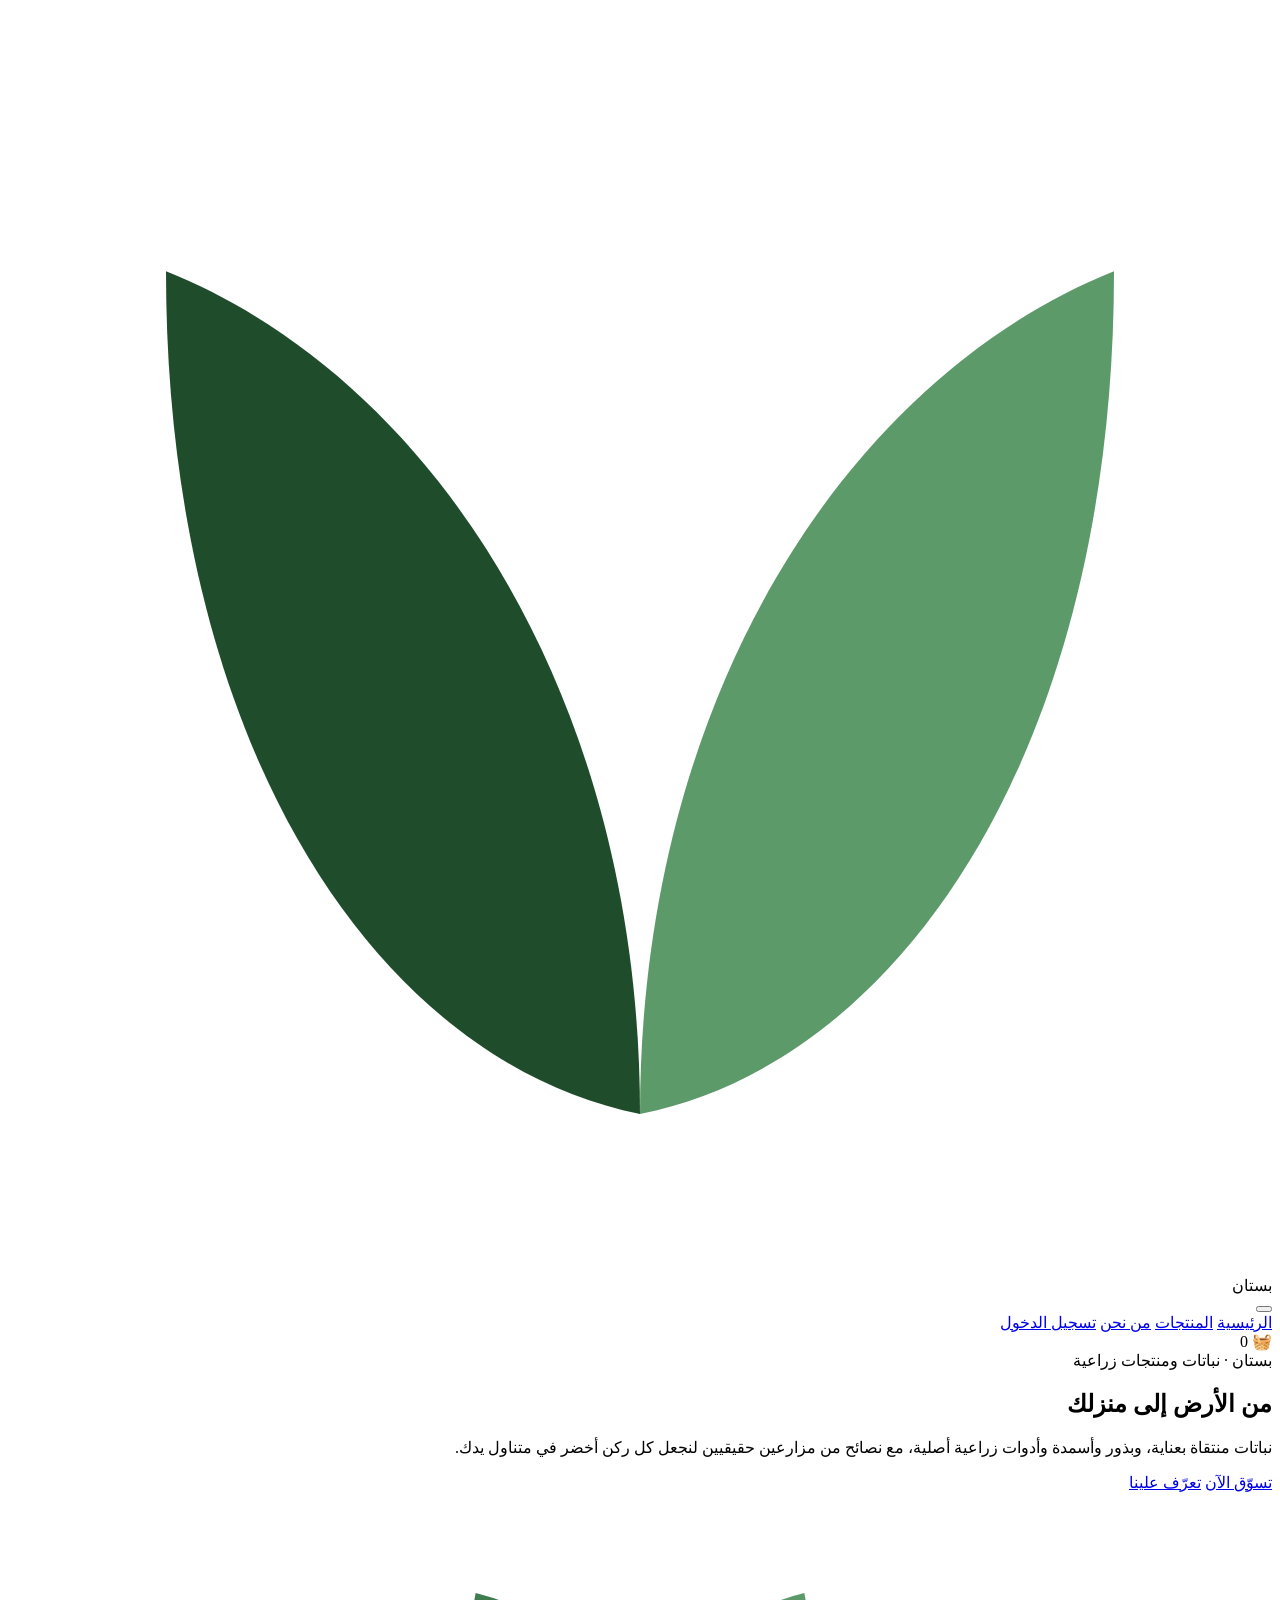
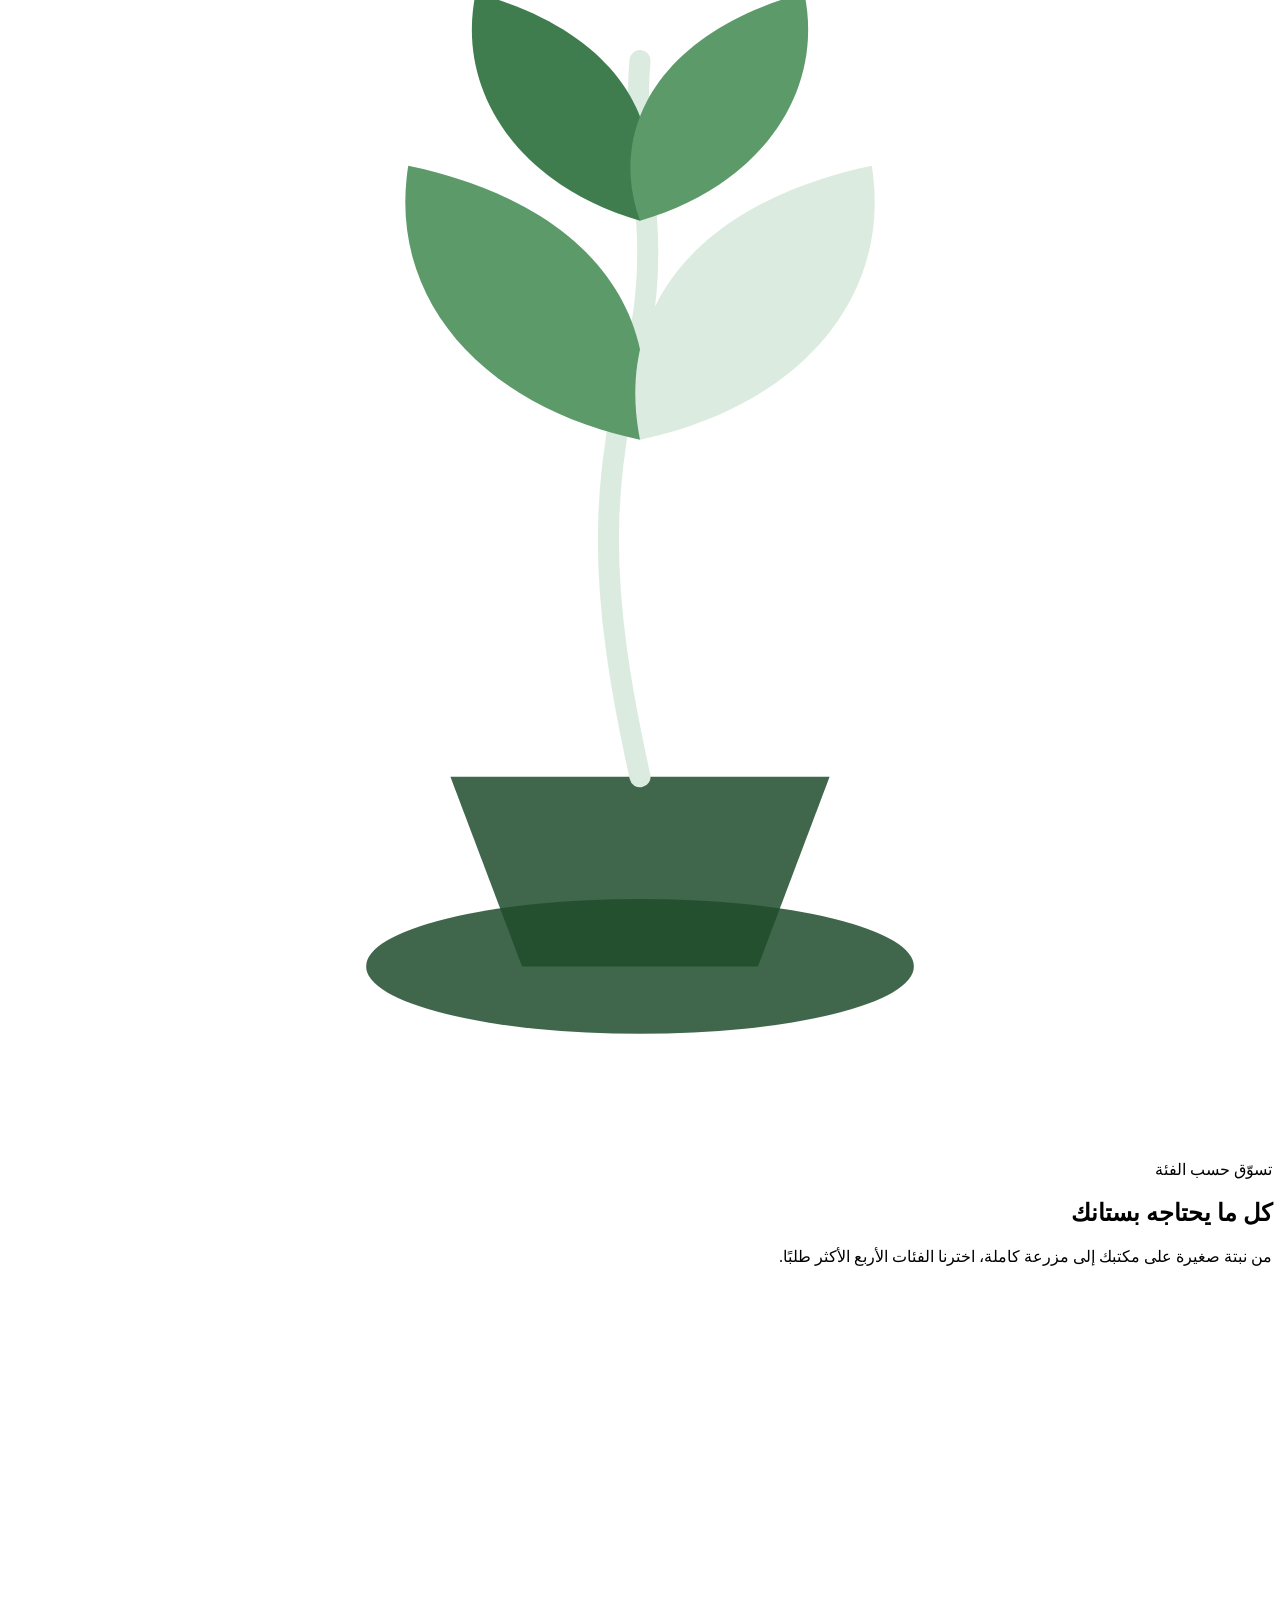
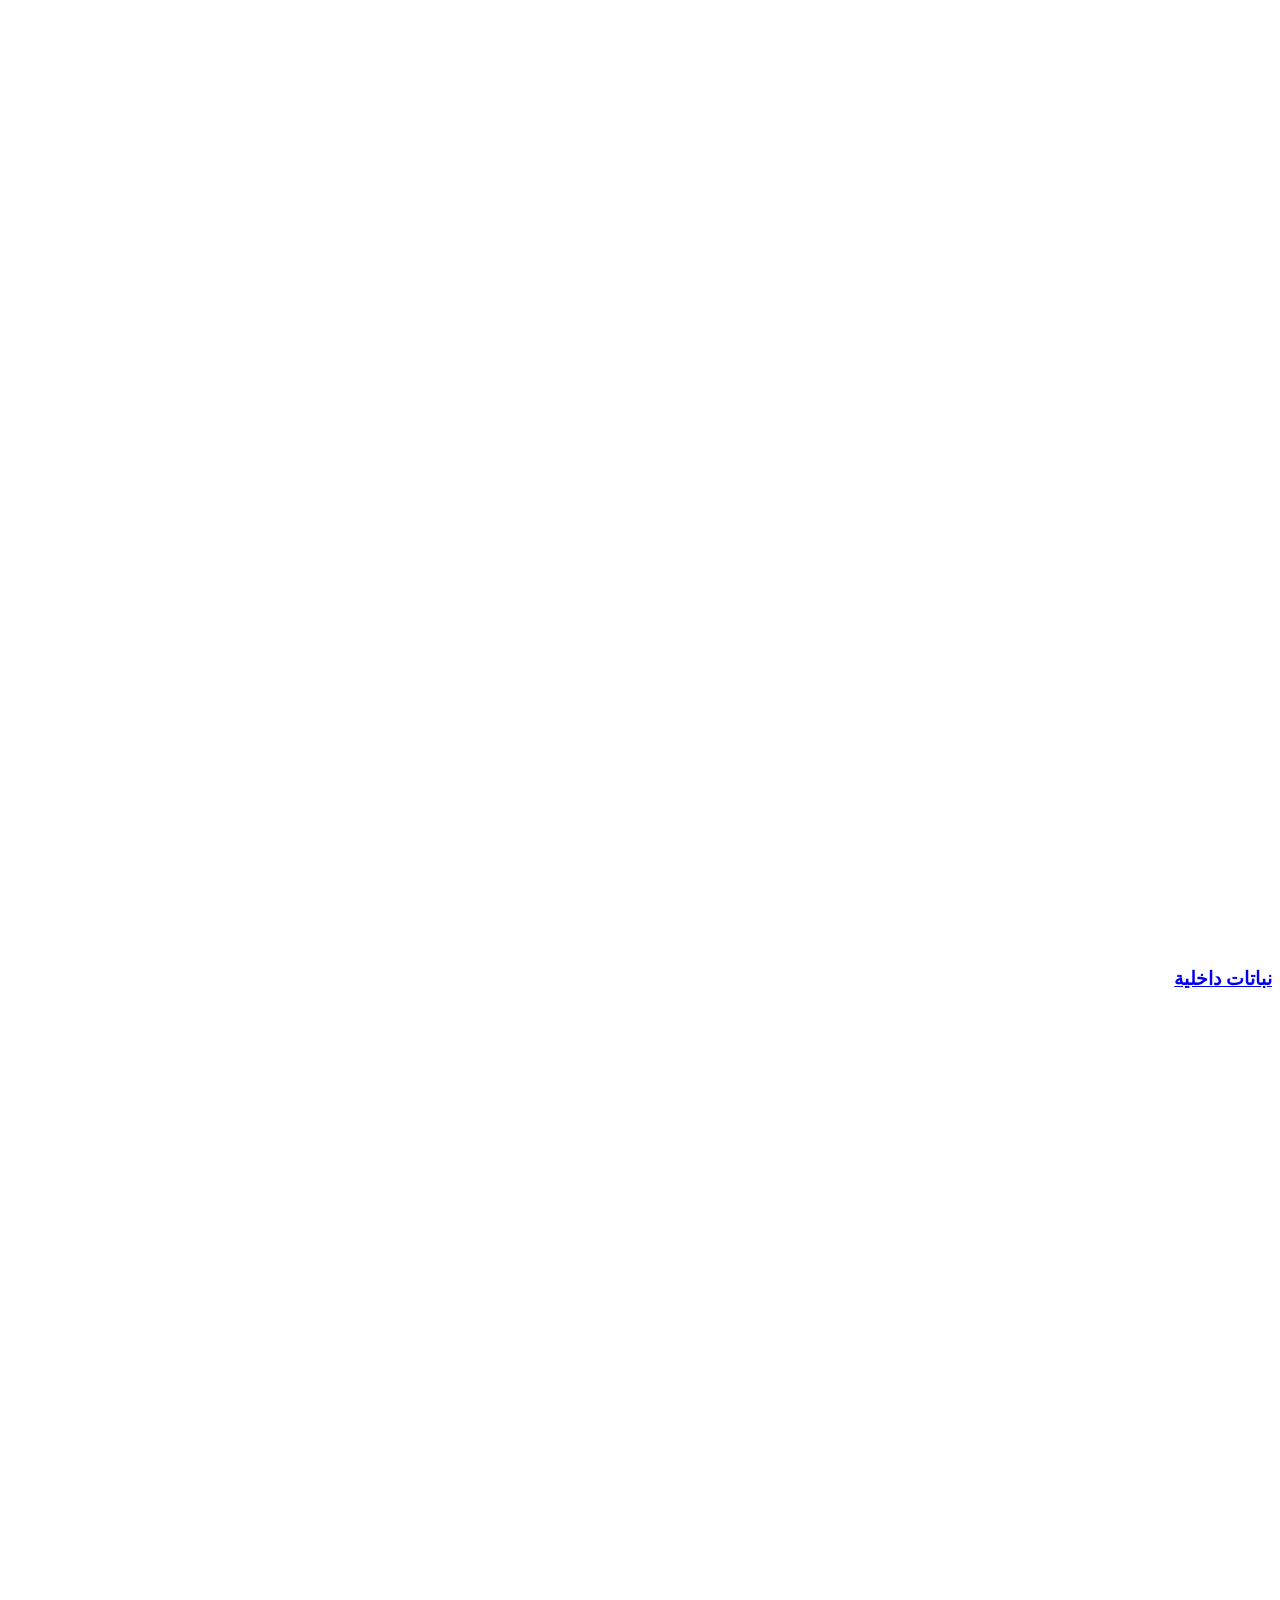
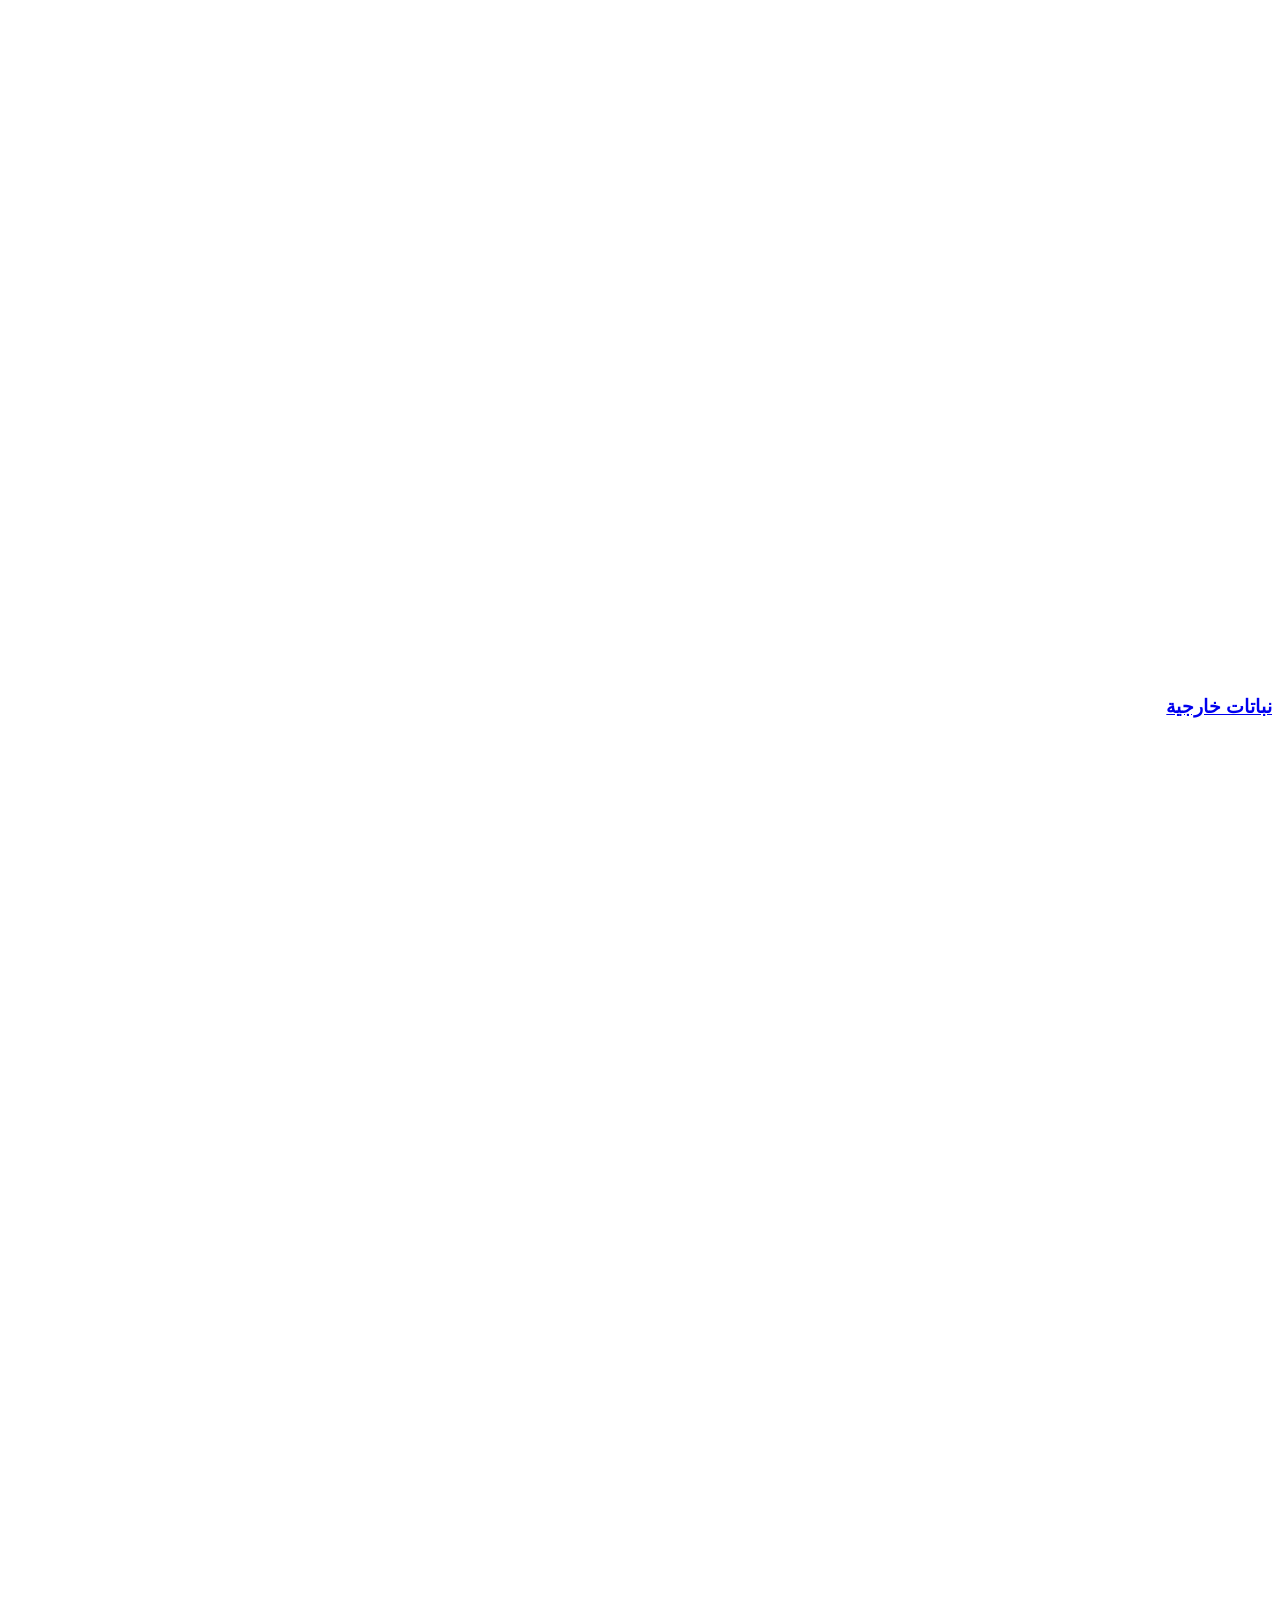
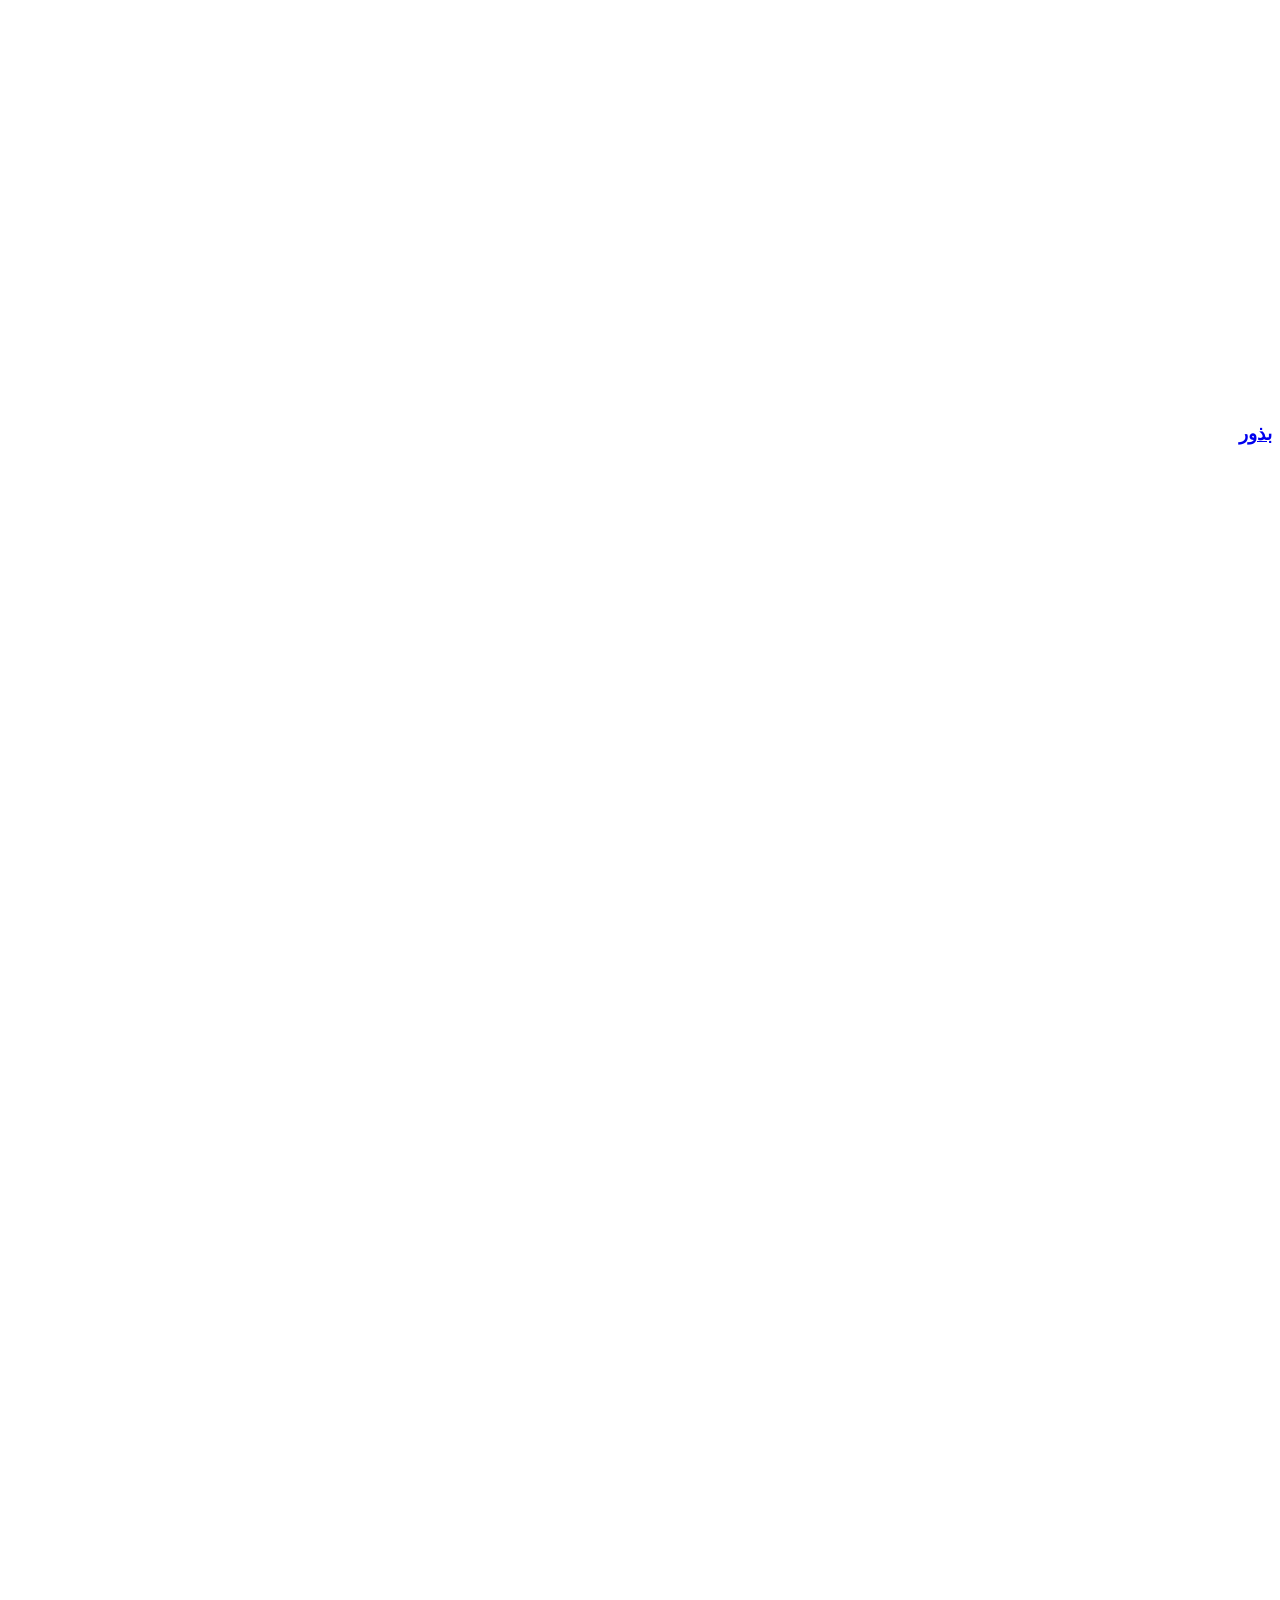
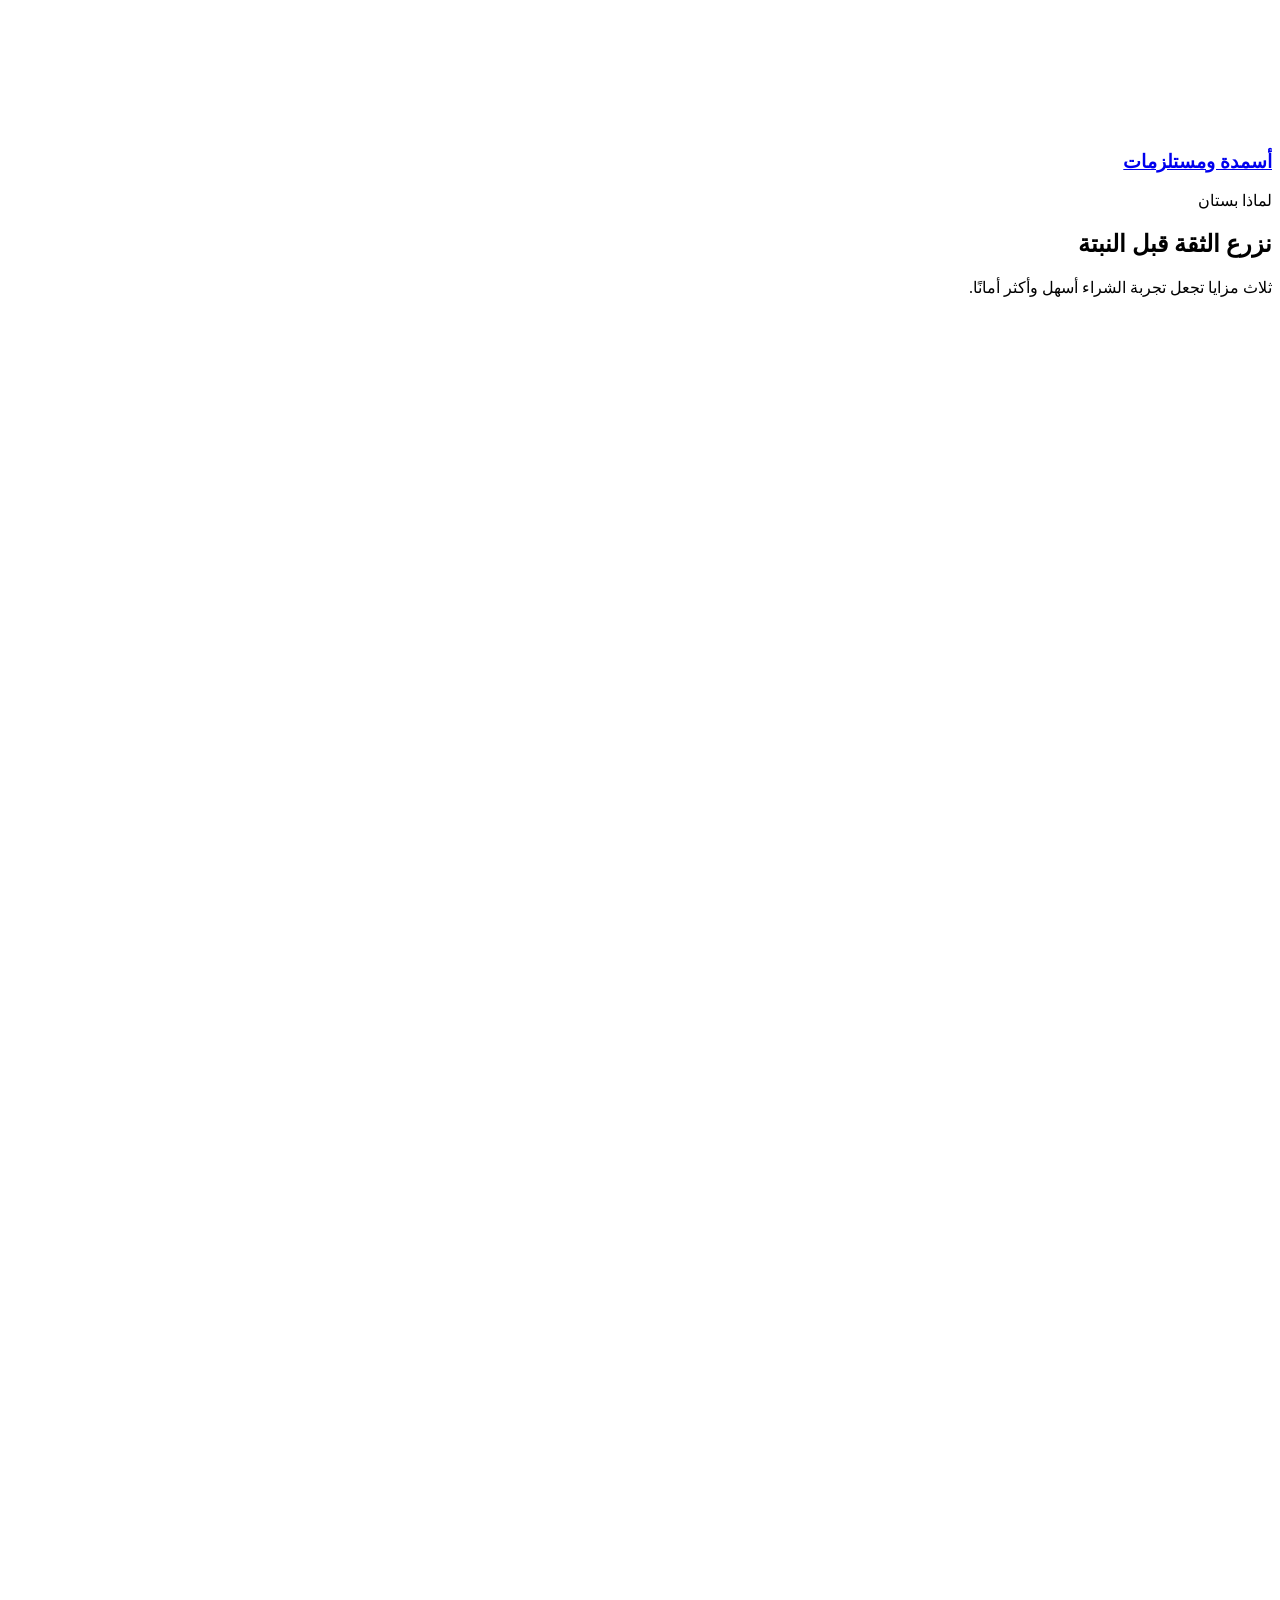
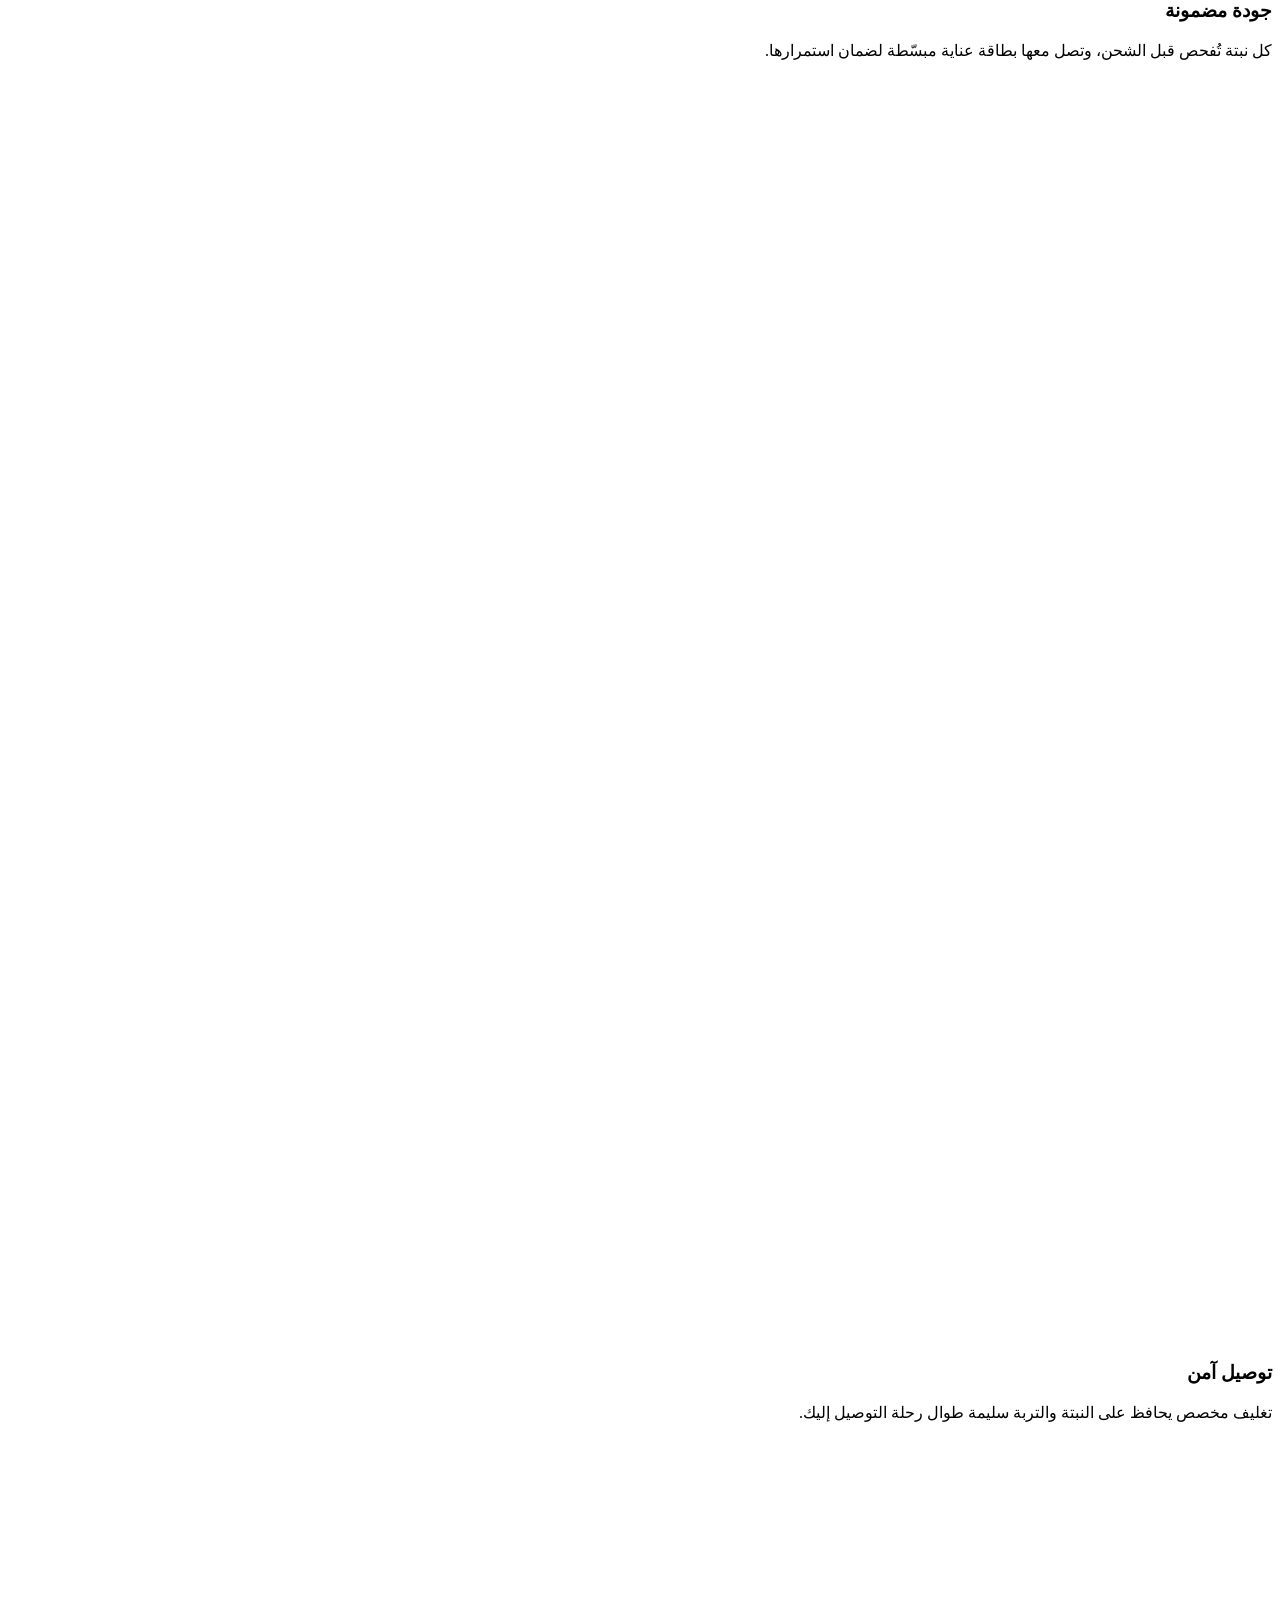
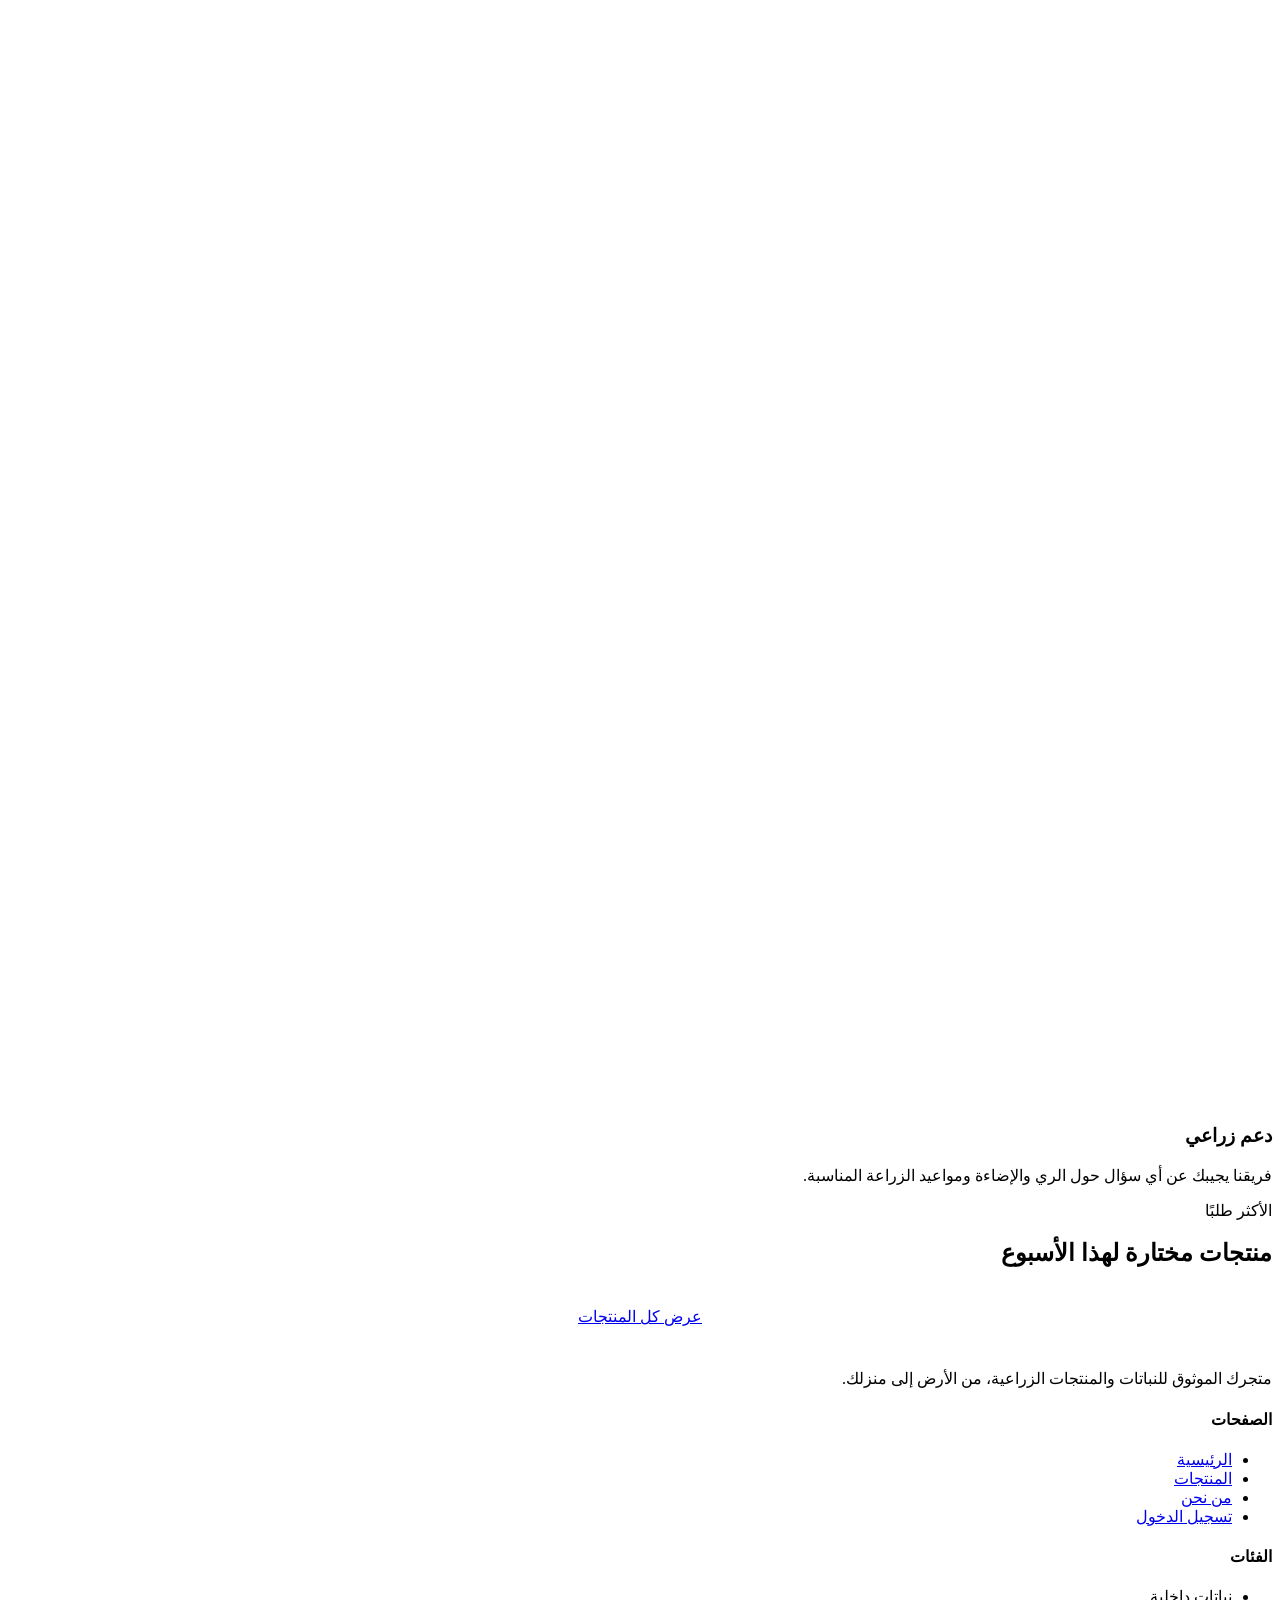
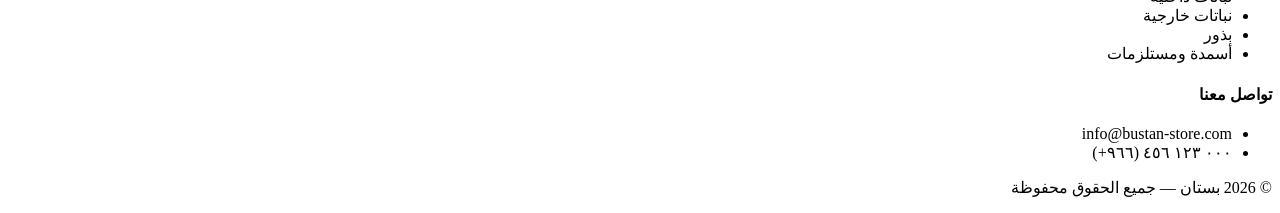
==== index.html @ 0442b60a "Create index.html" ====
<!DOCTYPE html>
<html lang="ar" dir="rtl">
<head>
<meta charset="UTF-8">
<meta name="viewport" content="width=device-width, initial-scale=1.0">
<title>بستان | متجر النباتات والمنتجات الزراعية</title>
<link rel="preconnect" href="https://fonts.googleapis.com">
<link href="https://fonts.googleapis.com/css2?family=Cairo:wght@600;700;800&family=Tajawal:wght@300;400;500;700&display=swap" rel="stylesheet">
<link rel="stylesheet" href="style.css">
</head>
<body>

<!-- ===== الترويسة وشريط التنقل ===== -->
<header class="site-header">
  <div class="nav-wrap">
    <div class="logo">
      <svg viewBox="0 0 24 24" fill="none">
        <path d="M12 21c0-8 4-14 9-16 0 9-4 15-9 16Z" fill="#5C9A6A"/>
        <path d="M12 21c0-8-4-14-9-16 0 9 4 15 9 16Z" fill="#1F4D2C"/>
      </svg>
      بستان
    </div>
    <button class="menu-toggle" id="menu-toggle" aria-label="فتح القائمة">
      <span></span><span></span><span></span>
    </button>
    <nav class="main-nav" id="main-nav">
      <a href="index.html" class="active">الرئيسية</a>
      <a href="products.html">المنتجات</a>
      <a href="about.html">من نحن</a>
      <a href="login.html">تسجيل الدخول</a>
    </nav>
    <div class="nav-actions">
      <div class="cart-pill">🧺 <span id="cart-count">0</span></div>
    </div>
  </div>
</header>

<main>
  <!-- ===== قسم Hero ===== -->
  <section class="hero">
    <div class="container">
      <div class="hero-copy">
        <span class="eyebrow">بستان · نباتات ومنتجات زراعية</span>
        <h1>من الأرض إلى منزلك</h1>
        <p>نباتات منتقاة بعناية، وبذور وأسمدة وأدوات زراعية أصلية، مع نصائح من مزارعين حقيقيين لنجعل كل ركن أخضر في متناول يدك.</p>
        <div class="hero-actions">
          <a href="products.html" class="btn btn-primary">تسوّق الآن</a>
          <a href="about.html" class="btn btn-outline">تعرّف علينا</a>
        </div>
      </div>
      <div class="hero-visual">
        <svg viewBox="0 0 300 300">
          <ellipse cx="150" cy="255" rx="65" ry="16" fill="#1F4D2C" opacity=".85"/>
          <path d="M105 210 L122 255 L178 255 L195 210 Z" fill="#1F4D2C" opacity=".85"/>
          <path d="M150 210 C 140 165, 140 140, 150 105 C 155 80, 148 62, 150 40" fill="none" stroke="#DCEBDF" stroke-width="5" stroke-linecap="round"/>
          <path d="M150 130 C 112 122, 90 96, 95 65 C 138 74, 156 100, 150 130Z" fill="#5C9A6A"/>
          <path d="M150 130 C 188 122, 210 96, 205 65 C 162 74, 144 100, 150 130Z" fill="#DCEBDF"/>
          <path d="M150 78 C 122 70, 106 48, 111 24 C 145 33, 158 56, 150 78Z" fill="#3F7D4E"/>
          <path d="M150 78 C 178 70, 194 48, 189 24 C 155 33, 142 56, 150 78Z" fill="#5C9A6A"/>
        </svg>
      </div>
    </div>
  </section>

  <!-- ===== الفئات ===== -->
  <section class="section">
    <div class="container">
      <div class="section-head">
        <span class="eyebrow">تسوّق حسب الفئة</span>
        <h2>كل ما يحتاجه بستانك</h2>
        <p>من نبتة صغيرة على مكتبك إلى مزرعة كاملة، اخترنا الفئات الأربع الأكثر طلبًا.</p>
      </div>
      <div class="cat-grid">
        <a href="products.html" class="cat-card">
          <svg viewBox="0 0 24 24" fill="none" stroke-width="1.6"><path d="M12 3v18M6 9c0 4 3 6 6 6s6-2 6-6c-3 0-6 1-6 3-0-2-3-3-6-3Z"/></svg>
          <h3>نباتات داخلية</h3>
        </a>
        <a href="products.html" class="cat-card">
          <svg viewBox="0 0 24 24" fill="none" stroke-width="1.6"><path d="M12 22V10M12 10c-4 0-7-3-7-7 4 0 7 3 7 7Zm0 0c4 0 7-3 7-7-4 0-7 3-7 7Z"/></svg>
          <h3>نباتات خارجية</h3>
        </a>
        <a href="products.html" class="cat-card">
          <svg viewBox="0 0 24 24" fill="none" stroke-width="1.6"><circle cx="12" cy="12" r="3"/><path d="M12 2v4M12 18v4M2 12h4M18 12h4M5 5l3 3M16 16l3 3M19 5l-3 3M8 16l-3 3"/></svg>
          <h3>بذور</h3>
        </a>
        <a href="products.html" class="cat-card">
          <svg viewBox="0 0 24 24" fill="none" stroke-width="1.6"><rect x="4" y="8" width="16" height="12" rx="2"/><path d="M8 8V6a4 4 0 0 1 8 0v2"/></svg>
          <h3>أسمدة ومستلزمات</h3>
        </a>
      </div>
    </div>
  </section>

  <!-- ===== أبرز المميزات ===== -->
  <section class="section section-alt">
    <div class="container">
      <div class="section-head">
        <span class="eyebrow">لماذا بستان</span>
        <h2>نزرع الثقة قبل النبتة</h2>
        <p>ثلاث مزايا تجعل تجربة الشراء أسهل وأكثر أمانًا.</p>
      </div>
      <div class="features-grid">
        <div class="feature-card">
          <div class="feature-icon">
            <svg viewBox="0 0 24 24" fill="none" stroke-width="2" stroke-linecap="round"><path d="M20 6 9 17l-5-5"/></svg>
          </div>
          <h3>جودة مضمونة</h3>
          <p>كل نبتة تُفحص قبل الشحن، وتصل معها بطاقة عناية مبسّطة لضمان استمرارها.</p>
        </div>
        <div class="feature-card">
          <div class="feature-icon">
            <svg viewBox="0 0 24 24" fill="none" stroke-width="2" stroke-linecap="round"><path d="M3 12h18M12 3v18"/></svg>
          </div>
          <h3>توصيل آمن</h3>
          <p>تغليف مخصص يحافظ على النبتة والتربة سليمة طوال رحلة التوصيل إليك.</p>
        </div>
        <div class="feature-card">
          <div class="feature-icon">
            <svg viewBox="0 0 24 24" fill="none" stroke-width="2" stroke-linecap="round"><circle cx="12" cy="12" r="9"/><path d="M12 8v4l3 3"/></svg>
          </div>
          <h3>دعم زراعي</h3>
          <p>فريقنا يجيبك عن أي سؤال حول الري والإضاءة ومواعيد الزراعة المناسبة.</p>
        </div>
      </div>
    </div>
  </section>

  <!-- ===== منتجات مختارة ===== -->
  <section class="section">
    <div class="container">
      <div class="section-head">
        <span class="eyebrow">الأكثر طلبًا</span>
        <h2>منتجات مختارة لهذا الأسبوع</h2>
      </div>
      <div class="product-grid" id="home-products"></div>
      <div style="text-align:center; margin-top:40px;">
        <a href="products.html" class="btn btn-primary">عرض كل المنتجات</a>
      </div>
    </div>
  </section>
</main>

<!-- ===== التذييل ===== -->
<footer class="site-footer">
  <div class="container footer-grid">
    <div class="footer-brand">
      <div class="logo" style="color:#fff; font-size:1.4rem;">بستان</div>
      <p>متجرك الموثوق للنباتات والمنتجات الزراعية، من الأرض إلى منزلك.</p>
    </div>
    <div>
      <h4>الصفحات</h4>
      <ul>
        <li><a href="index.html">الرئيسية</a></li>
        <li><a href="products.html">المنتجات</a></li>
        <li><a href="about.html">من نحن</a></li>
        <li><a href="login.html">تسجيل الدخول</a></li>
      </ul>
    </div>
    <div>
      <h4>الفئات</h4>
      <ul>
        <li>نباتات داخلية</li>
        <li>نباتات خارجية</li>
        <li>بذور</li>
        <li>أسمدة ومستلزمات</li>
      </ul>
    </div>
    <div>
      <h4>تواصل معنا</h4>
      <ul>
        <li>info@bustan-store.com</li>
        <li>٠٠٠ ١٢٣ ٤٥٦ (٩٦٦+)</li>
      </ul>
    </div>
  </div>
  <p class="footer-bottom">© 2026 بستان — جميع الحقوق محفوظة</p>
</footer>

<script src="script.js"></script>
<script>
  renderFeaturedProducts("home-products", 4);
</script>
</body>
</html>
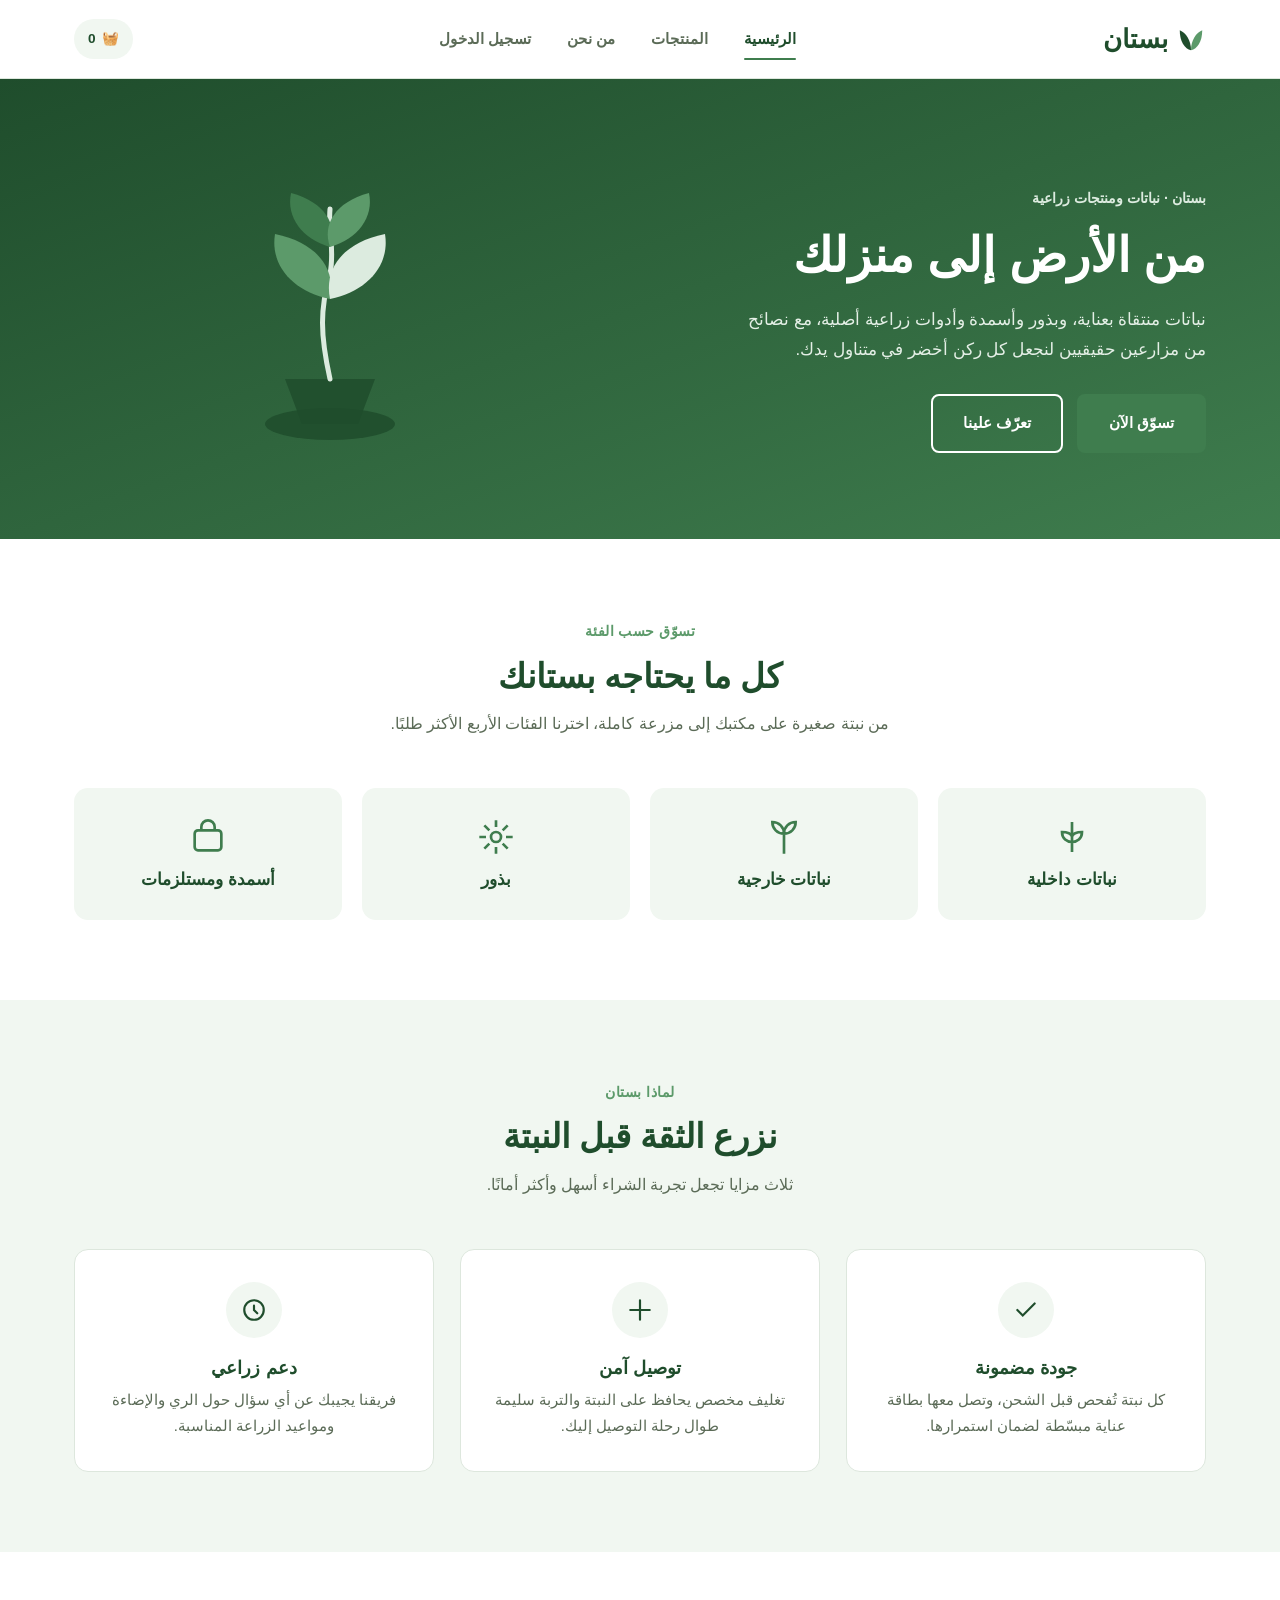
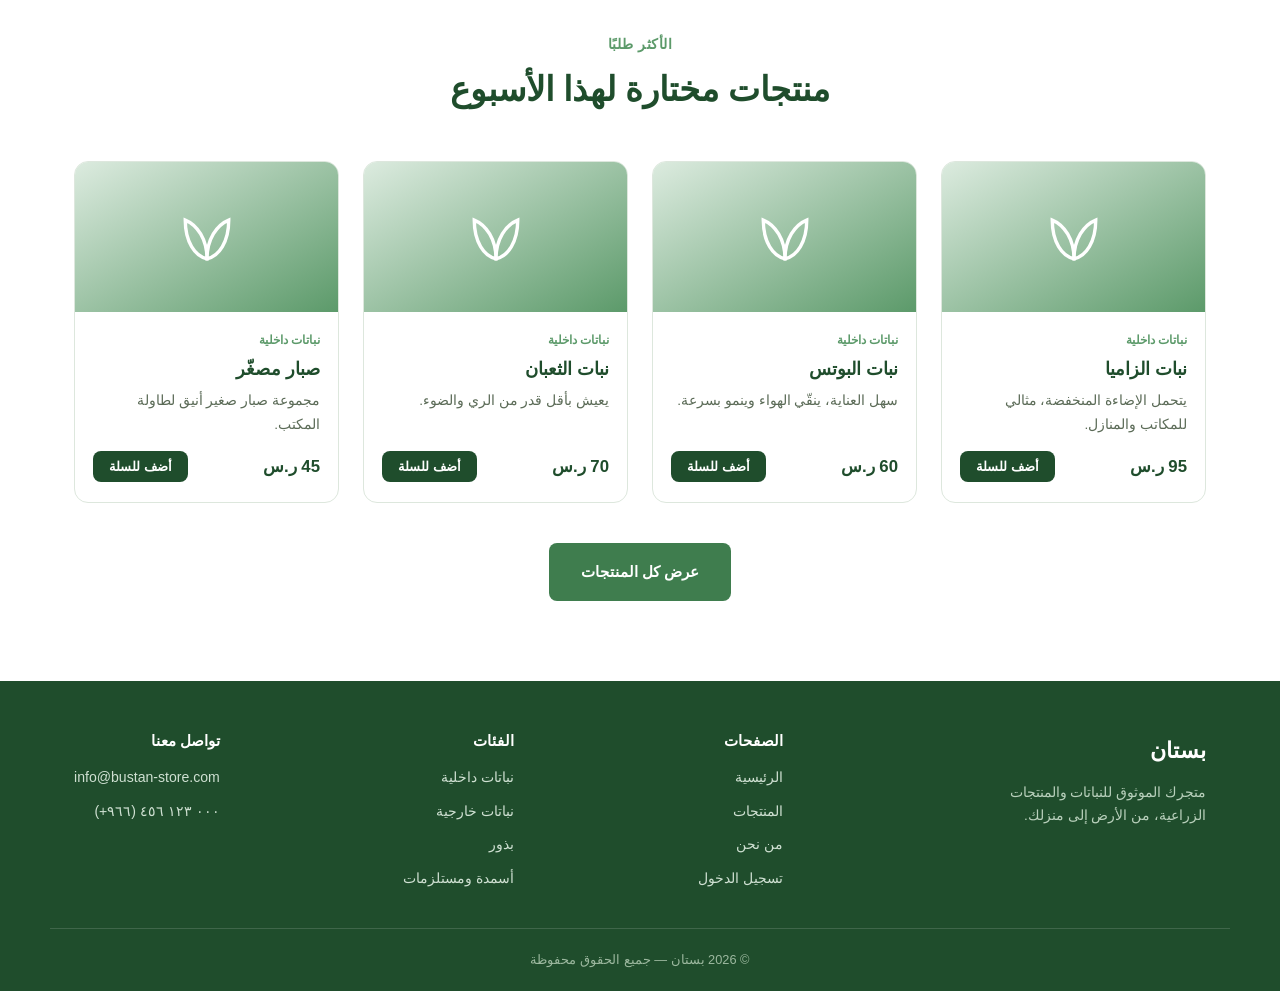
==== commit bae116d5: "Create index.html" ====
--- a/index.html
+++ b/index.html
@@ -176,7 +176,7 @@
   <p class="footer-bottom">© 2026 بستان — جميع الحقوق محفوظة</p>
 </footer>
 
-<script src="script.js"></script>
+<script src="js/script.js"></script>
 <script>
   renderFeaturedProducts("home-products", 4);
 </script>
--- a/style.css
+++ b/style.css
@@ -0,0 +1,585 @@
+/* ===================================================
+   بستان — متجر النباتات والمنتجات الزراعية
+   ملف التنسيقات المشترك بين جميع الصفحات
+=================================================== */
+
+:root{
+  --green-dark:#1F4D2C;
+  --green:#3F7D4E;
+  --green-mid:#5C9A6A;
+  --green-light:#DCEBDF;
+  --green-pale:#F1F7F1;
+  --white:#FFFFFF;
+  --text:#22301F;
+  --text-soft:#5B6B57;
+  --border:#DDE7DD;
+  --radius-sm:8px;
+  --radius-md:14px;
+  --radius-lg:22px;
+  --shadow:0 10px 30px rgba(31,77,44,.10);
+  --font-heading:'Cairo', sans-serif;
+  --font-body:'Tajawal', sans-serif;
+}
+
+*{margin:0; padding:0; box-sizing:border-box;}
+
+html{scroll-behavior:smooth;}
+
+body{
+  font-family:var(--font-body);
+  color:var(--text);
+  background:var(--white);
+  line-height:1.75;
+  min-height:100vh;
+  display:flex;
+  flex-direction:column;
+}
+
+main{flex:1;}
+
+h1,h2,h3,h4{
+  font-family:var(--font-heading);
+  color:var(--green-dark);
+  font-weight:800;
+  line-height:1.3;
+}
+
+a{color:inherit; text-decoration:none;}
+ul{list-style:none;}
+img,svg{display:block; max-width:100%;}
+button{font-family:inherit; cursor:pointer; border:none;}
+input{font-family:inherit;}
+
+.container{
+  max-width:1180px;
+  margin:0 auto;
+  padding:0 24px;
+}
+
+.section{padding:80px 0;}
+.section-alt{background:var(--green-pale);}
+
+.section-head{
+  text-align:center;
+  max-width:640px;
+  margin:0 auto 50px;
+}
+.section-head .eyebrow{
+  font-family:var(--font-heading);
+  color:var(--green-mid);
+  font-weight:700;
+  font-size:.9rem;
+  letter-spacing:.5px;
+  margin-bottom:10px;
+  display:block;
+}
+.section-head h2{font-size:2.1rem; margin-bottom:12px;}
+.section-head p{color:var(--text-soft);}
+
+/* ---------- Buttons ---------- */
+.btn{
+  display:inline-flex;
+  align-items:center;
+  justify-content:center;
+  gap:8px;
+  padding:14px 30px;
+  border-radius:var(--radius-sm);
+  font-family:var(--font-heading);
+  font-weight:700;
+  font-size:.95rem;
+  transition:.25s ease;
+  border:2px solid transparent;
+}
+.btn-primary{background:var(--green); color:#fff;}
+.btn-primary:hover{background:var(--green-dark); transform:translateY(-2px);}
+.btn-outline{border-color:var(--white); color:var(--white);}
+.btn-outline:hover{background:rgba(255,255,255,.12);}
+.btn-block{width:100%;}
+
+/* ---------- Header / Nav ---------- */
+.site-header{
+  position:sticky;
+  top:0;
+  z-index:200;
+  background:var(--white);
+  border-bottom:1px solid var(--border);
+}
+.nav-wrap{
+  display:flex;
+  align-items:center;
+  justify-content:space-between;
+  padding:16px 24px;
+  max-width:1180px;
+  margin:0 auto;
+}
+.logo{
+  display:flex;
+  align-items:center;
+  gap:8px;
+  font-family:var(--font-heading);
+  font-size:1.6rem;
+  font-weight:800;
+  color:var(--green-dark);
+}
+.logo svg{width:30px; height:30px;}
+
+.main-nav{display:flex; align-items:center; gap:4px;}
+.main-nav a{
+  padding:10px 16px;
+  border-radius:var(--radius-sm);
+  font-family:var(--font-heading);
+  font-weight:600;
+  font-size:.94rem;
+  color:var(--text-soft);
+  transition:.2s;
+  position:relative;
+}
+.main-nav a:hover{color:var(--green-dark); background:var(--green-pale);}
+.main-nav a.active{color:var(--green-dark);}
+.main-nav a.active::after{
+  content:'';
+  position:absolute;
+  bottom:2px; right:16px; left:16px;
+  height:2px;
+  background:var(--green);
+  border-radius:2px;
+}
+
+.nav-actions{display:flex; align-items:center; gap:14px;}
+.cart-pill{
+  display:flex; align-items:center; gap:6px;
+  background:var(--green-pale);
+  padding:8px 14px;
+  border-radius:20px;
+  font-family:var(--font-heading);
+  font-weight:700;
+  font-size:.85rem;
+  color:var(--green-dark);
+}
+
+.menu-toggle{
+  display:none;
+  background:none;
+  padding:6px;
+}
+.menu-toggle span{
+  display:block;
+  width:24px; height:2px;
+  background:var(--green-dark);
+  margin:5px 0;
+  border-radius:2px;
+}
+
+@media(max-width:860px){
+  .main-nav{
+    position:fixed;
+    inset:70px 0 auto 0;
+    background:var(--white);
+    flex-direction:column;
+    align-items:stretch;
+    padding:10px 20px 20px;
+    gap:2px;
+    border-bottom:1px solid var(--border);
+    box-shadow:var(--shadow);
+    transform:translateY(-130%);
+    transition:transform .3s ease;
+  }
+  .main-nav.open{transform:translateY(0);}
+  .main-nav a{text-align:center; padding:14px;}
+  .menu-toggle{display:block;}
+}
+
+/* ---------- Hero ---------- */
+.hero{
+  background:linear-gradient(160deg, var(--green-dark) 0%, var(--green) 100%);
+  color:#fff;
+  padding:90px 0 70px;
+  overflow:hidden;
+}
+.hero .container{
+  display:flex;
+  align-items:center;
+  gap:50px;
+  flex-wrap:wrap;
+}
+.hero-copy{flex:1 1 380px;}
+.hero-copy .eyebrow{
+  font-family:var(--font-heading);
+  font-weight:700;
+  color:var(--green-light);
+  font-size:.9rem;
+  display:block;
+  margin-bottom:14px;
+}
+.hero-copy h1{
+  color:#fff;
+  font-size:3rem;
+  margin-bottom:18px;
+}
+.hero-copy p{
+  color:#E4EFE6;
+  max-width:480px;
+  margin-bottom:30px;
+  font-size:1.05rem;
+}
+.hero-actions{display:flex; gap:14px; flex-wrap:wrap;}
+
+.hero-visual{flex:1 1 320px; display:flex; justify-content:center;}
+.hero-visual svg{width:300px; height:300px;}
+
+/* ---------- Features ---------- */
+.features-grid{
+  display:grid;
+  grid-template-columns:repeat(3,1fr);
+  gap:26px;
+}
+@media(max-width:820px){.features-grid{grid-template-columns:1fr;}}
+
+.feature-card{
+  background:var(--white);
+  border:1px solid var(--border);
+  border-radius:var(--radius-md);
+  padding:32px 26px;
+  text-align:center;
+  transition:.25s;
+}
+.feature-card:hover{
+  transform:translateY(-6px);
+  box-shadow:var(--shadow);
+  border-color:var(--green-mid);
+}
+.feature-icon{
+  width:56px; height:56px;
+  margin:0 auto 18px;
+  background:var(--green-pale);
+  border-radius:50%;
+  display:flex; align-items:center; justify-content:center;
+}
+.feature-icon svg{width:26px; height:26px; stroke:var(--green-dark);}
+.feature-card h3{font-size:1.15rem; margin-bottom:8px;}
+.feature-card p{color:var(--text-soft); font-size:.92rem;}
+
+/* ---------- Category strip (home) ---------- */
+.cat-grid{
+  display:grid;
+  grid-template-columns:repeat(4,1fr);
+  gap:20px;
+}
+@media(max-width:900px){.cat-grid{grid-template-columns:repeat(2,1fr);}}
+
+.cat-card{
+  background:var(--green-pale);
+  border-radius:var(--radius-md);
+  padding:28px 20px;
+  text-align:center;
+  transition:.25s;
+  border:1px solid transparent;
+}
+.cat-card:hover{
+  background:var(--white);
+  border-color:var(--green-mid);
+  box-shadow:var(--shadow);
+  transform:translateY(-4px);
+}
+.cat-card svg{width:40px; height:40px; margin:0 auto 12px; stroke:var(--green);}
+.cat-card h3{font-size:1.05rem;}
+
+/* ---------- Products ---------- */
+.filter-row{
+  display:flex;
+  gap:10px;
+  flex-wrap:wrap;
+  justify-content:center;
+  margin-bottom:44px;
+}
+.filter-btn{
+  padding:10px 22px;
+  border-radius:24px;
+  border:1.5px solid var(--border);
+  background:var(--white);
+  font-family:var(--font-heading);
+  font-weight:600;
+  font-size:.88rem;
+  color:var(--text-soft);
+  transition:.2s;
+}
+.filter-btn:hover{border-color:var(--green-mid);}
+.filter-btn.active{background:var(--green); border-color:var(--green); color:#fff;}
+
+.product-grid{
+  display:grid;
+  grid-template-columns:repeat(4,1fr);
+  gap:24px;
+}
+@media(max-width:1000px){.product-grid{grid-template-columns:repeat(2,1fr);}}
+@media(max-width:560px){.product-grid{grid-template-columns:1fr;}}
+
+.product-card{
+  background:var(--white);
+  border:1px solid var(--border);
+  border-radius:var(--radius-md);
+  overflow:hidden;
+  display:flex;
+  flex-direction:column;
+  transition:.25s;
+}
+.product-card:hover{
+  box-shadow:var(--shadow);
+  transform:translateY(-5px);
+  border-color:var(--green-mid);
+}
+.product-media{
+  height:150px;
+  display:flex;
+  align-items:center;
+  justify-content:center;
+  background:linear-gradient(150deg, var(--green-light) 0%, var(--green-mid) 100%);
+}
+.product-media svg{width:58px; height:58px; stroke:#fff;}
+
+.product-body{
+  padding:18px 18px 20px;
+  display:flex;
+  flex-direction:column;
+  gap:8px;
+  flex:1;
+}
+.product-tag{
+  font-family:var(--font-heading);
+  font-size:.72rem;
+  font-weight:700;
+  color:var(--green-mid);
+}
+.product-body h3{font-size:1.1rem;}
+.product-desc{font-size:.85rem; color:var(--text-soft); flex:1;}
+
+.product-foot{
+  display:flex;
+  align-items:center;
+  justify-content:space-between;
+  margin-top:6px;
+}
+.price{
+  font-family:var(--font-heading);
+  font-weight:800;
+  color:var(--green-dark);
+  font-size:1.05rem;
+}
+.add-btn{
+  background:var(--green-dark);
+  color:#fff;
+  padding:8px 16px;
+  border-radius:var(--radius-sm);
+  font-family:var(--font-heading);
+  font-weight:700;
+  font-size:.8rem;
+  transition:.2s;
+}
+.add-btn:hover{background:var(--green);}
+.add-btn.added{background:var(--green-mid);}
+
+/* ---------- About page ---------- */
+.page-hero{
+  background:linear-gradient(160deg, var(--green-dark) 0%, var(--green) 100%);
+  color:#fff;
+  padding:70px 0;
+  text-align:center;
+}
+.page-hero .eyebrow{color:var(--green-light); font-family:var(--font-heading); font-weight:700;}
+.page-hero h1{color:#fff; font-size:2.5rem; margin:12px 0 14px;}
+.page-hero p{color:#E4EFE6; max-width:600px; margin:0 auto;}
+
+.split{
+  display:flex;
+  align-items:center;
+  gap:50px;
+  flex-wrap:wrap;
+}
+.split-text{flex:1 1 420px;}
+.split-text h2{font-size:1.9rem; margin-bottom:16px;}
+.split-text p{color:var(--text-soft); margin-bottom:14px;}
+.split-visual{flex:1 1 300px; display:flex; justify-content:center;}
+.split-visual svg{width:260px; height:260px;}
+
+.value-grid{
+  display:grid;
+  grid-template-columns:repeat(3,1fr);
+  gap:24px;
+}
+@media(max-width:820px){.value-grid{grid-template-columns:1fr;}}
+.value-card{
+  background:var(--white);
+  border:1px solid var(--border);
+  border-radius:var(--radius-md);
+  padding:30px 24px;
+  text-align:center;
+}
+.value-card .value-icon{
+  width:48px; height:48px;
+  margin:0 auto 16px;
+  background:var(--green-pale);
+  border-radius:50%;
+  display:flex; align-items:center; justify-content:center;
+}
+.value-card .value-icon svg{width:22px; height:22px; stroke:var(--green-dark);}
+.value-card h3{font-size:1.1rem; margin-bottom:8px;}
+.value-card p{color:var(--text-soft); font-size:.9rem;}
+
+.stats-row{
+  display:flex;
+  justify-content:center;
+  gap:60px;
+  flex-wrap:wrap;
+  text-align:center;
+}
+.stat h3{
+  font-size:2.2rem;
+  color:var(--green-dark);
+  font-family:var(--font-heading);
+}
+.stat p{color:var(--text-soft); font-size:.9rem;}
+
+/* ---------- Login page ---------- */
+.login-wrap{
+  min-height:65vh;
+  display:flex;
+  align-items:center;
+  justify-content:center;
+  padding:70px 20px;
+  background:var(--green-pale);
+}
+.login-card{
+  background:var(--white);
+  border:1px solid var(--border);
+  border-radius:var(--radius-lg);
+  padding:44px 40px;
+  max-width:420px;
+  width:100%;
+  box-shadow:var(--shadow);
+}
+.login-card .badge{
+  width:46px; height:46px;
+  margin-bottom:18px;
+}
+.login-card h1{font-size:1.9rem; margin-bottom:6px;}
+.login-card > p{color:var(--text-soft); font-size:.92rem; margin-bottom:30px;}
+
+.field{margin-bottom:18px;}
+.field label{
+  display:block;
+  font-family:var(--font-heading);
+  font-weight:600;
+  font-size:.85rem;
+  margin-bottom:7px;
+  color:var(--green-dark);
+}
+.field input{
+  width:100%;
+  padding:13px 14px;
+  border-radius:var(--radius-sm);
+  border:1.5px solid var(--border);
+  font-size:.95rem;
+  color:var(--text);
+  background:var(--white);
+  transition:.2s;
+}
+.field input:focus{
+  outline:none;
+  border-color:var(--green-mid);
+  box-shadow:0 0 0 3px rgba(63,125,78,.18);
+}
+.field-error{
+  color:#B3441E;
+  font-size:.8rem;
+  margin-top:6px;
+  display:none;
+}
+.field.invalid input{border-color:#B3441E;}
+.field.invalid .field-error{display:block;}
+
+.row-between{
+  display:flex;
+  align-items:center;
+  justify-content:space-between;
+  margin-bottom:24px;
+  font-size:.85rem;
+}
+.checkbox-row{display:flex; align-items:center; gap:7px; color:var(--text-soft);}
+.link-green{color:var(--green-dark); font-weight:600;}
+.link-green:hover{color:var(--green);}
+
+.divider-text{
+  display:flex; align-items:center; gap:12px;
+  margin:24px 0;
+  color:var(--text-soft);
+  font-size:.82rem;
+}
+.divider-text::before,.divider-text::after{
+  content:''; flex:1; height:1px; background:var(--border);
+}
+.signup-note{text-align:center; font-size:.9rem; color:var(--text-soft);}
+
+.form-success{
+  display:none;
+  align-items:center;
+  gap:10px;
+  background:var(--green-pale);
+  color:var(--green-dark);
+  padding:14px 16px;
+  border-radius:var(--radius-sm);
+  font-weight:700;
+  font-size:.9rem;
+  margin-bottom:18px;
+}
+.form-success.show{display:flex;}
+
+/* ---------- Toast ---------- */
+.toast{
+  position:fixed;
+  bottom:26px;
+  left:50%;
+  transform:translateX(-50%) translateY(30px);
+  opacity:0;
+  background:var(--green-dark);
+  color:#fff;
+  padding:14px 26px;
+  border-radius:var(--radius-sm);
+  font-family:var(--font-heading);
+  font-weight:600;
+  box-shadow:0 12px 26px rgba(0,0,0,.18);
+  transition:.35s ease;
+  z-index:400;
+  pointer-events:none;
+}
+.toast.show{opacity:1; transform:translateX(-50%) translateY(0);}
+
+/* ---------- Footer ---------- */
+.site-footer{
+  background:var(--green-dark);
+  color:#CFE0D2;
+  padding:50px 0 20px;
+  margin-top:auto;
+}
+.footer-grid{
+  display:flex;
+  justify-content:space-between;
+  flex-wrap:wrap;
+  gap:30px;
+  padding-bottom:28px;
+  border-bottom:1px solid rgba(255,255,255,.14);
+}
+.footer-grid h4{
+  font-family:var(--font-heading);
+  color:#fff;
+  font-size:.95rem;
+  margin-bottom:14px;
+}
+.footer-grid ul li{margin-bottom:9px; font-size:.88rem;}
+.footer-grid ul li a:hover{color:#fff;}
+.footer-brand p{max-width:240px; font-size:.85rem; margin-top:10px; color:#B9D0BC;}
+.footer-bottom{
+  text-align:center;
+  padding-top:20px;
+  font-size:.8rem;
+  color:#9CB89F;
+}
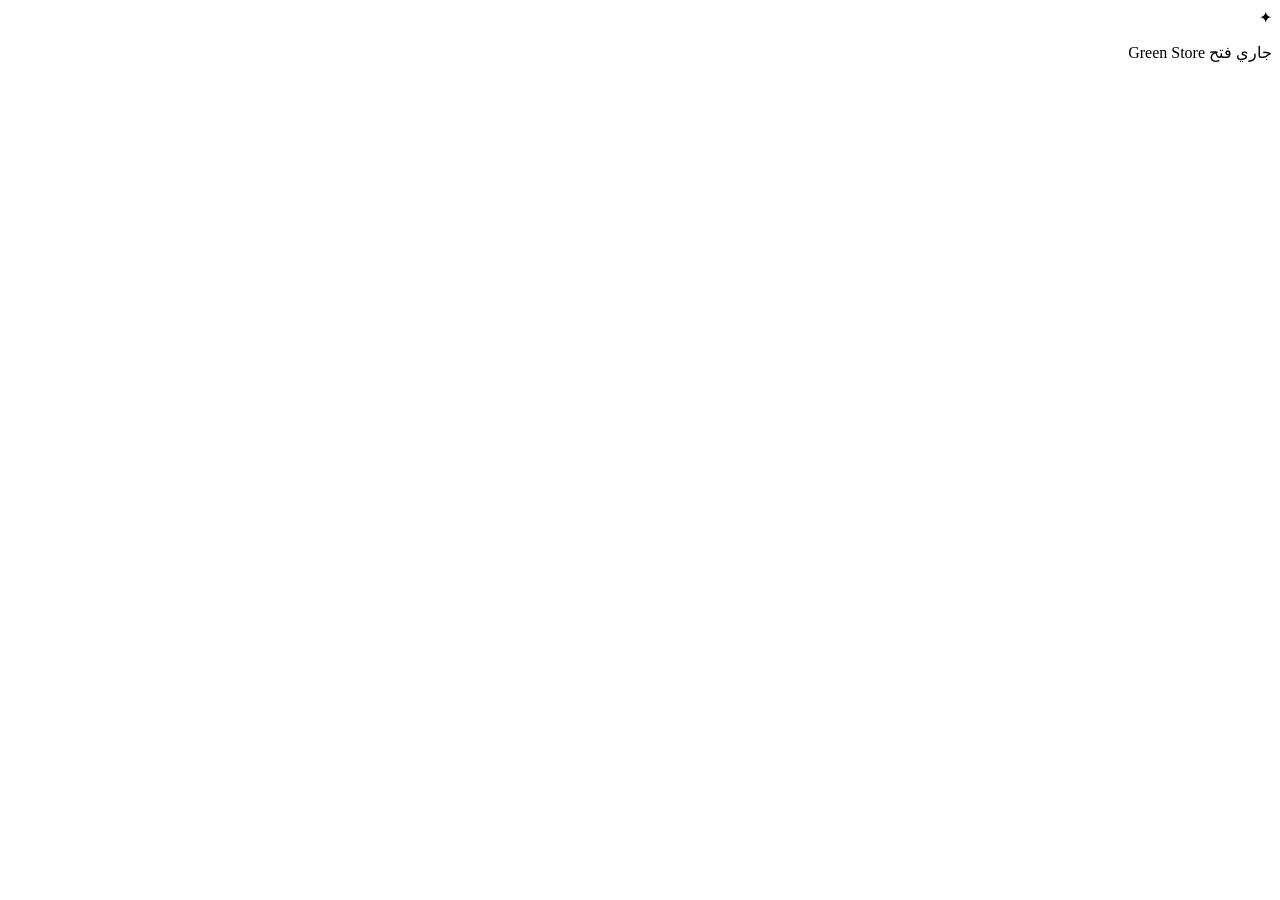
==== commit f89d91bd: "Add files via upload" ====
--- a/index.html
+++ b/index.html
@@ -1,184 +1 @@
-<!DOCTYPE html>
-<html lang="ar" dir="rtl">
-<head>
-<meta charset="UTF-8">
-<meta name="viewport" content="width=device-width, initial-scale=1.0">
-<title>بستان | متجر النباتات والمنتجات الزراعية</title>
-<link rel="preconnect" href="https://fonts.googleapis.com">
-<link href="https://fonts.googleapis.com/css2?family=Cairo:wght@600;700;800&family=Tajawal:wght@300;400;500;700&display=swap" rel="stylesheet">
-<link rel="stylesheet" href="style.css">
-</head>
-<body>
-
-<!-- ===== الترويسة وشريط التنقل ===== -->
-<header class="site-header">
-  <div class="nav-wrap">
-    <div class="logo">
-      <svg viewBox="0 0 24 24" fill="none">
-        <path d="M12 21c0-8 4-14 9-16 0 9-4 15-9 16Z" fill="#5C9A6A"/>
-        <path d="M12 21c0-8-4-14-9-16 0 9 4 15 9 16Z" fill="#1F4D2C"/>
-      </svg>
-      بستان
-    </div>
-    <button class="menu-toggle" id="menu-toggle" aria-label="فتح القائمة">
-      <span></span><span></span><span></span>
-    </button>
-    <nav class="main-nav" id="main-nav">
-      <a href="index.html" class="active">الرئيسية</a>
-      <a href="products.html">المنتجات</a>
-      <a href="about.html">من نحن</a>
-      <a href="login.html">تسجيل الدخول</a>
-    </nav>
-    <div class="nav-actions">
-      <div class="cart-pill">🧺 <span id="cart-count">0</span></div>
-    </div>
-  </div>
-</header>
-
-<main>
-  <!-- ===== قسم Hero ===== -->
-  <section class="hero">
-    <div class="container">
-      <div class="hero-copy">
-        <span class="eyebrow">بستان · نباتات ومنتجات زراعية</span>
-        <h1>من الأرض إلى منزلك</h1>
-        <p>نباتات منتقاة بعناية، وبذور وأسمدة وأدوات زراعية أصلية، مع نصائح من مزارعين حقيقيين لنجعل كل ركن أخضر في متناول يدك.</p>
-        <div class="hero-actions">
-          <a href="products.html" class="btn btn-primary">تسوّق الآن</a>
-          <a href="about.html" class="btn btn-outline">تعرّف علينا</a>
-        </div>
-      </div>
-      <div class="hero-visual">
-        <svg viewBox="0 0 300 300">
-          <ellipse cx="150" cy="255" rx="65" ry="16" fill="#1F4D2C" opacity=".85"/>
-          <path d="M105 210 L122 255 L178 255 L195 210 Z" fill="#1F4D2C" opacity=".85"/>
-          <path d="M150 210 C 140 165, 140 140, 150 105 C 155 80, 148 62, 150 40" fill="none" stroke="#DCEBDF" stroke-width="5" stroke-linecap="round"/>
-          <path d="M150 130 C 112 122, 90 96, 95 65 C 138 74, 156 100, 150 130Z" fill="#5C9A6A"/>
-          <path d="M150 130 C 188 122, 210 96, 205 65 C 162 74, 144 100, 150 130Z" fill="#DCEBDF"/>
-          <path d="M150 78 C 122 70, 106 48, 111 24 C 145 33, 158 56, 150 78Z" fill="#3F7D4E"/>
-          <path d="M150 78 C 178 70, 194 48, 189 24 C 155 33, 142 56, 150 78Z" fill="#5C9A6A"/>
-        </svg>
-      </div>
-    </div>
-  </section>
-
-  <!-- ===== الفئات ===== -->
-  <section class="section">
-    <div class="container">
-      <div class="section-head">
-        <span class="eyebrow">تسوّق حسب الفئة</span>
-        <h2>كل ما يحتاجه بستانك</h2>
-        <p>من نبتة صغيرة على مكتبك إلى مزرعة كاملة، اخترنا الفئات الأربع الأكثر طلبًا.</p>
-      </div>
-      <div class="cat-grid">
-        <a href="products.html" class="cat-card">
-          <svg viewBox="0 0 24 24" fill="none" stroke-width="1.6"><path d="M12 3v18M6 9c0 4 3 6 6 6s6-2 6-6c-3 0-6 1-6 3-0-2-3-3-6-3Z"/></svg>
-          <h3>نباتات داخلية</h3>
-        </a>
-        <a href="products.html" class="cat-card">
-          <svg viewBox="0 0 24 24" fill="none" stroke-width="1.6"><path d="M12 22V10M12 10c-4 0-7-3-7-7 4 0 7 3 7 7Zm0 0c4 0 7-3 7-7-4 0-7 3-7 7Z"/></svg>
-          <h3>نباتات خارجية</h3>
-        </a>
-        <a href="products.html" class="cat-card">
-          <svg viewBox="0 0 24 24" fill="none" stroke-width="1.6"><circle cx="12" cy="12" r="3"/><path d="M12 2v4M12 18v4M2 12h4M18 12h4M5 5l3 3M16 16l3 3M19 5l-3 3M8 16l-3 3"/></svg>
-          <h3>بذور</h3>
-        </a>
-        <a href="products.html" class="cat-card">
-          <svg viewBox="0 0 24 24" fill="none" stroke-width="1.6"><rect x="4" y="8" width="16" height="12" rx="2"/><path d="M8 8V6a4 4 0 0 1 8 0v2"/></svg>
-          <h3>أسمدة ومستلزمات</h3>
-        </a>
-      </div>
-    </div>
-  </section>
-
-  <!-- ===== أبرز المميزات ===== -->
-  <section class="section section-alt">
-    <div class="container">
-      <div class="section-head">
-        <span class="eyebrow">لماذا بستان</span>
-        <h2>نزرع الثقة قبل النبتة</h2>
-        <p>ثلاث مزايا تجعل تجربة الشراء أسهل وأكثر أمانًا.</p>
-      </div>
-      <div class="features-grid">
-        <div class="feature-card">
-          <div class="feature-icon">
-            <svg viewBox="0 0 24 24" fill="none" stroke-width="2" stroke-linecap="round"><path d="M20 6 9 17l-5-5"/></svg>
-          </div>
-          <h3>جودة مضمونة</h3>
-          <p>كل نبتة تُفحص قبل الشحن، وتصل معها بطاقة عناية مبسّطة لضمان استمرارها.</p>
-        </div>
-        <div class="feature-card">
-          <div class="feature-icon">
-            <svg viewBox="0 0 24 24" fill="none" stroke-width="2" stroke-linecap="round"><path d="M3 12h18M12 3v18"/></svg>
-          </div>
-          <h3>توصيل آمن</h3>
-          <p>تغليف مخصص يحافظ على النبتة والتربة سليمة طوال رحلة التوصيل إليك.</p>
-        </div>
-        <div class="feature-card">
-          <div class="feature-icon">
-            <svg viewBox="0 0 24 24" fill="none" stroke-width="2" stroke-linecap="round"><circle cx="12" cy="12" r="9"/><path d="M12 8v4l3 3"/></svg>
-          </div>
-          <h3>دعم زراعي</h3>
-          <p>فريقنا يجيبك عن أي سؤال حول الري والإضاءة ومواعيد الزراعة المناسبة.</p>
-        </div>
-      </div>
-    </div>
-  </section>
-
-  <!-- ===== منتجات مختارة ===== -->
-  <section class="section">
-    <div class="container">
-      <div class="section-head">
-        <span class="eyebrow">الأكثر طلبًا</span>
-        <h2>منتجات مختارة لهذا الأسبوع</h2>
-      </div>
-      <div class="product-grid" id="home-products"></div>
-      <div style="text-align:center; margin-top:40px;">
-        <a href="products.html" class="btn btn-primary">عرض كل المنتجات</a>
-      </div>
-    </div>
-  </section>
-</main>
-
-<!-- ===== التذييل ===== -->
-<footer class="site-footer">
-  <div class="container footer-grid">
-    <div class="footer-brand">
-      <div class="logo" style="color:#fff; font-size:1.4rem;">بستان</div>
-      <p>متجرك الموثوق للنباتات والمنتجات الزراعية، من الأرض إلى منزلك.</p>
-    </div>
-    <div>
-      <h4>الصفحات</h4>
-      <ul>
-        <li><a href="index.html">الرئيسية</a></li>
-        <li><a href="products.html">المنتجات</a></li>
-        <li><a href="about.html">من نحن</a></li>
-        <li><a href="login.html">تسجيل الدخول</a></li>
-      </ul>
-    </div>
-    <div>
-      <h4>الفئات</h4>
-      <ul>
-        <li>نباتات داخلية</li>
-        <li>نباتات خارجية</li>
-        <li>بذور</li>
-        <li>أسمدة ومستلزمات</li>
-      </ul>
-    </div>
-    <div>
-      <h4>تواصل معنا</h4>
-      <ul>
-        <li>info@bustan-store.com</li>
-        <li>٠٠٠ ١٢٣ ٤٥٦ (٩٦٦+)</li>
-      </ul>
-    </div>
-  </div>
-  <p class="footer-bottom">© 2026 بستان — جميع الحقوق محفوظة</p>
-</footer>
-
-<script src="js/script.js"></script>
-<script>
-  renderFeaturedProducts("home-products", 4);
-</script>
-</body>
-</html>
+<!doctype html><html lang="ar" dir="rtl"><head><meta charset="utf-8"><meta name="viewport" content="width=device-width,initial-scale=1"><title>Green Store</title><link rel="stylesheet" href="css/style.css"></head><body data-page="root"><main class="loading-screen"><span class="brand-mark">✦</span><p data-ar="جاري فتح Green Store" data-en="Opening Green Store">جاري فتح Green Store</p></main><script src="js/script.js"></script></body></html>
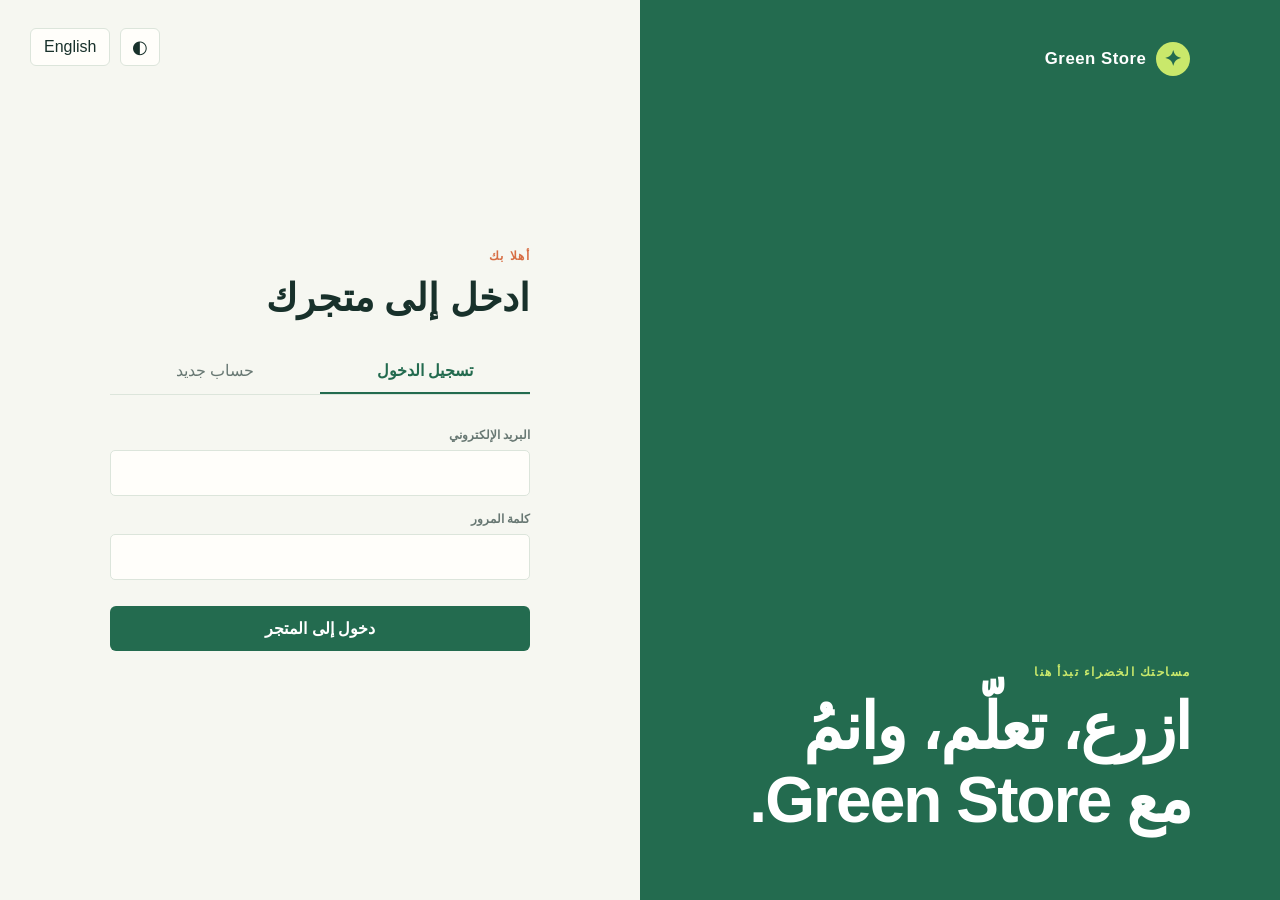
==== commit 78508965: "Add files via upload" ====
--- a/index.html
+++ b/index.html
@@ -1 +1 @@
-<!doctype html><html lang="ar" dir="rtl"><head><meta charset="utf-8"><meta name="viewport" content="width=device-width,initial-scale=1"><title>Green Store</title><link rel="stylesheet" href="css/style.css"></head><body data-page="root"><main class="loading-screen"><span class="brand-mark">✦</span><p data-ar="جاري فتح Green Store" data-en="Opening Green Store">جاري فتح Green Store</p></main><script src="js/script.js"></script></body></html>+<!doctype html><html lang="ar" dir="rtl"><head><meta charset="utf-8"><meta name="viewport" content="width=device-width,initial-scale=1"><title>Green Store | Dashboard</title><link rel="stylesheet" href="../css/style.css"></head><body data-page="dashboard"><header class="site-header"><nav class="nav-shell"><a class="brand" href="index.html"><span class="brand-mark">✦</span><span>Green Store</span></a><div class="nav-actions"><a class="nav-link" href="marketplace.html" data-ar="السوق" data-en="Marketplace">السوق</a><span class="user-chip" id="userChip"></span><button class="icon-button" id="themeToggle" type="button">◐</button><button class="language-button" id="languageToggle" type="button">English</button><button class="logout-button" id="logoutButton" data-ar="خروج" data-en="Logout">خروج</button></div></nav></header><main><div class="section-shell notice" id="pageMessage" hidden></div><section class="dashboard-hero section-shell"><div><p class="eyebrow" data-ar="لوحة التحكم" data-en="Dashboard">لوحة التحكم</p><h1 data-ar="مساحتك الخضراء، بإدارتك." data-en="Your green space, managed your way.">مساحتك الخضراء، بإدارتك.</h1><p class="hero-text" data-ar="تابع منتجاتك وشاركها مع مجتمع محبي النباتات." data-en="Manage your products and share them with the plant community.">تابع منتجاتك وشاركها مع مجتمع محبي النباتات.</p><a class="primary-button" href="marketplace.html" data-ar="تصفح السوق" data-en="Browse marketplace">تصفح السوق</a></div><div class="dashboard-stat"><strong id="productCount">0</strong><span data-ar="منتجاتك المرفوعة" data-en="Your uploaded products">منتجاتك المرفوعة</span></div></section><section class="section-shell content-section" id="ownerArea"><div class="section-heading"><div><p class="eyebrow" data-ar="ملكية المالك" data-en="Owner inventory">ملكية المالك</p><h2 data-ar="منتجاتي المرفوعة" data-en="My uploaded products">منتجاتي المرفوعة</h2></div><a class="primary-button compact-button" href="#productForm" data-ar="إضافة منتج +" data-en="Add product +">إضافة منتج +</a></div><div class="product-grid" id="myProducts"></div></section><section class="section-shell owner-section" id="productForm"><div class="section-heading"><div><p class="eyebrow" data-ar="تحكم المالك" data-en="Owner controls">تحكم المالك</p><h2 data-ar="إدارة المنتج" data-en="Manage product">إدارة المنتج</h2></div></div><form class="admin-form" id="productFormElement"><input type="hidden" id="productId"><div class="field"><label data-ar="الاسم بالعربية" data-en="Arabic name">الاسم بالعربية</label><input id="nameAr" required></div><div class="field"><label data-ar="الاسم بالإنجليزية" data-en="English name">الاسم بالإنجليزية</label><input id="nameEn" required></div><div class="field"><label data-ar="التصنيف" data-en="Category">التصنيف</label><select id="category"><option>نباتات زينة</option><option>بذور</option><option>أسمدة</option></select></div><div class="field"><label data-ar="السعر" data-en="Price">السعر</label><input type="number" id="price" min="0" step="0.01" required></div><div class="field"><label data-ar="المخزون" data-en="Stock">المخزون</label><input type="number" id="stock" min="0" required></div><div class="field field-wide"><label data-ar="رابط الصورة" data-en="Image URL">رابط الصورة</label><input type="url" id="imageUrl"></div><div class="field"><label data-ar="الوصف بالعربية" data-en="Arabic description">الوصف بالعربية</label><textarea id="descriptionAr" rows="3"></textarea></div><div class="field"><label data-ar="الوصف بالإنجليزية" data-en="English description">الوصف بالإنجليزية</label><textarea id="descriptionEn" rows="3"></textarea></div><button class="primary-button form-submit" id="productSubmit" type="submit" data-ar="إضافة المنتج +" data-en="Add product +">إضافة المنتج +</button></form></section><section class="section-shell profile-section"><div class="section-heading"><div><p class="eyebrow" data-ar="حسابك" data-en="Your account">حسابك</p><h2 data-ar="تحديث الملف الشخصي" data-en="Update profile">تحديث الملف الشخصي</h2></div></div><form class="profile-form" id="profileForm"><input id="profileName" required><input type="email" id="profileEmail" required><input type="url" id="profilePic" placeholder="Profile image URL"><button class="primary-button" type="submit" data-ar="حفظ الملف" data-en="Save profile">حفظ الملف</button></form></section></main><script src="../js/script.js"></script></body></html>
--- a/css/style.css
+++ b/css/style.css
@@ -0,0 +1 @@
+:root{--ink:#18312b;--muted:#687873;--paper:#f6f7f1;--surface:#fffefa;--line:#dce5db;--green:#236b4f;--lime:#c9e86b;--clay:#d76d43;--shadow:0 18px 45px rgba(31,63,49,.09);--radius:10px} :root[data-theme=dark]{--ink:#e9f2e5;--muted:#9eafa4;--paper:#16221d;--surface:#203029;--line:#35493e;--green:#83c59d;--lime:#d3ee76;--clay:#ef956c;--shadow:0 18px 45px rgba(0,0,0,.2)}*{box-sizing:border-box}html{scroll-behavior:smooth}body{margin:0;background:var(--paper);color:var(--ink);font-family:'Cairo','DM Sans',sans-serif;transition:background .25s,color .25s}a{color:inherit;text-decoration:none}button,input,textarea,select{font:inherit}button,a{-webkit-tap-highlight-color:transparent}.section-shell,.nav-shell{width:min(1160px,calc(100% - 48px));margin:auto}.site-header{border-bottom:1px solid var(--line);background:color-mix(in srgb,var(--paper) 88%,transparent);position:sticky;top:0;z-index:10;backdrop-filter:blur(14px)}.nav-shell{min-height:76px;display:flex;align-items:center;justify-content:space-between;gap:20px}.brand{display:flex;align-items:center;gap:10px;font-family:'DM Sans',sans-serif;font-weight:700;font-size:1.05rem;letter-spacing:.03em}.brand-mark{display:grid;place-items:center;width:34px;height:34px;background:var(--lime);color:var(--green);border-radius:50%;font-size:1.3rem}.nav-actions{display:flex;align-items:center;gap:12px}.language-button,.icon-button{border:1px solid var(--line);background:var(--surface);color:var(--ink);min-height:38px;padding:0 13px;cursor:pointer;border-radius:6px}.icon-button{width:40px;padding:0;font-size:1.1rem}.nav-link{color:var(--green);font-size:.85rem;font-weight:700}.logout-button{border:0;background:transparent;color:var(--clay);cursor:pointer;font-weight:700}.user-chip{display:flex;align-items:center;gap:7px;color:var(--muted);font-size:.78rem}.user-chip b{color:var(--green);font-size:.65rem}.avatar{width:28px;height:28px;border-radius:50%;display:grid;place-items:center;background:var(--lime);color:var(--green);font-weight:800}.eyebrow{color:var(--clay);font-size:.75rem;font-weight:800;text-transform:uppercase;letter-spacing:.12em;margin:0 0 12px}h1,h2,h3,p{margin-top:0}h1{max-width:720px;font-size:clamp(2.5rem,5vw,5rem);line-height:1.13;letter-spacing:-.03em;margin-bottom:22px}h2{font-size:clamp(1.7rem,3vw,2.6rem);line-height:1.2;margin:0}.hero-text{max-width:560px;color:var(--muted);line-height:2;font-size:1.03rem;margin-bottom:30px}.primary-button{display:inline-flex;align-items:center;justify-content:center;gap:13px;background:var(--green);color:#fff;border:0;border-radius:6px;padding:13px 20px;font-weight:700;cursor:pointer;transition:transform .2s,background .2s}.primary-button:hover{transform:translateY(-2px);background:var(--clay)}.compact-button{padding:9px 14px;font-size:.8rem}.dashboard-hero{min-height:470px;display:flex;align-items:center;justify-content:space-between;gap:50px}.dashboard-stat{width:220px;height:220px;border-radius:50%;background:var(--lime);color:var(--green);display:grid;place-content:center;text-align:center;flex-shrink:0}.dashboard-stat strong{font:700 4rem 'DM Sans',sans-serif}.dashboard-stat span{font-size:.8rem;font-weight:700}.content-section,.marketplace-section{padding:70px 0 100px}.section-heading{display:flex;justify-content:space-between;align-items:end;gap:20px;margin-bottom:30px}.product-grid,.marketplace-grid,.tips-grid{display:grid;grid-template-columns:repeat(3,1fr);gap:18px}.product-card,.tip-card{background:var(--surface);border:1px solid var(--line);border-radius:var(--radius);overflow:hidden;box-shadow:var(--shadow)}.product-image{height:230px;background-color:#dceabf;background-image:var(--image);background-size:cover;background-position:center;position:relative}.category-tag{position:absolute;top:15px;inset-inline-start:15px;background:var(--lime);color:var(--green);border-radius:4px;padding:5px 9px;font-size:.7rem;font-weight:800}.product-body{padding:21px}.product-body h3,.tip-card h3{font-size:1.2rem;margin-bottom:8px}.product-description{color:var(--muted);font-size:.87rem;min-height:44px;line-height:1.8}.product-meta{display:flex;align-items:center;justify-content:space-between;border-top:1px solid var(--line);padding-top:15px;margin-top:17px}.product-meta strong{color:var(--green);font-family:'DM Sans',sans-serif}.product-meta small{font-family:'Cairo',sans-serif;font-size:.7rem}.stock{font-size:.72rem;color:var(--muted)}.owner-controls{display:flex;gap:15px;border-top:1px solid var(--line);padding-top:14px;margin-top:15px;font-size:.78rem;font-weight:700}.owner-controls a:first-child{color:var(--green)}.delete-link{color:#b84d3a;font-weight:700}.tips-band{background:var(--green);color:#fff;padding:80px 0}.tips-band .eyebrow{color:var(--lime)}.tip-card{color:var(--ink);padding:26px;min-height:210px;position:relative}.tip-category{color:var(--clay);font-size:.72rem;font-weight:800}.tip-card>p:last-child{color:var(--muted);line-height:1.9;font-size:.88rem}.empty-state{grid-column:1/-1;padding:35px;border:1px dashed var(--line);color:var(--muted);text-align:center;border-radius:var(--radius)}.notice{margin:25px auto 0;padding:13px 17px;border-inline-start:4px solid var(--green);background:color-mix(in srgb,var(--green) 12%,var(--surface));color:var(--green)}.owner-section,.profile-section{padding:65px 0}.admin-form{display:grid;grid-template-columns:repeat(3,1fr);gap:16px;background:var(--surface);border:1px solid var(--line);padding:22px;border-radius:var(--radius);margin-bottom:24px}.field{display:flex;flex-direction:column;gap:7px}.field-wide{grid-column:span 2}label{font-size:.75rem;font-weight:700;color:var(--muted)}input,textarea,select{width:100%;border:1px solid var(--line);border-radius:5px;background:var(--paper);color:var(--ink);padding:10px 11px;outline:none}input:focus,textarea:focus,select:focus{border-color:var(--green)}textarea{resize:vertical}.form-submit{align-self:end;min-height:44px}.profile-form{display:grid;grid-template-columns:1fr 1fr 1fr auto;gap:12px}.customer-callout{padding:90px 0}.seller-badge{color:var(--green);font-size:.72rem;font-weight:700;margin-bottom:15px}.seller-badge span:first-child{color:var(--clay)}.marketplace-hero{padding:85px 0 35px}.marketplace-hero h1{margin-bottom:15px}.marketplace-filters{display:flex;gap:16px;align-items:end;background:var(--surface);border:1px solid var(--line);padding:18px;border-radius:var(--radius);margin-bottom:28px}.marketplace-filters label{display:flex;flex-direction:column;gap:7px;flex:1;max-width:360px}.marketplace-card[hidden]{display:none}.auth-page{min-height:100vh}.auth-layout{min-height:100vh;display:grid;grid-template-columns:1fr 1fr}.auth-visual{background:var(--green);color:#fff;padding:42px clamp(30px,7vw,100px);display:flex;flex-direction:column;justify-content:space-between}.auth-visual .brand{color:#fff}.auth-visual .eyebrow{color:var(--lime)}.auth-visual h1{font-size:clamp(2.4rem,5vw,4.8rem)}.auth-panel{position:relative;display:grid;place-items:center;padding:70px 30px;background:var(--paper)}.auth-tools{position:absolute;top:28px;inset-inline-end:30px;display:flex;gap:10px}.auth-card{width:min(100%,420px)}.auth-card h2{margin-bottom:28px}.auth-tabs{display:flex;border-bottom:1px solid var(--line);margin-bottom:25px}.auth-tab{flex:1;border:0;background:none;color:var(--muted);padding:12px;cursor:pointer;border-bottom:2px solid transparent}.auth-tab.active{color:var(--green);border-bottom-color:var(--green);font-weight:700}.auth-form{display:none;flex-direction:column;gap:8px}.auth-form.active{display:flex}.auth-form label{margin-top:8px}.auth-form .primary-button{margin-top:18px}.auth-form input{min-height:46px;background:var(--surface)}:root[dir=ltr] body{font-family:'DM Sans','Cairo',sans-serif}:root[dir=ltr] .product-description,:root[dir=ltr] .tip-card>p:last-child{line-height:1.65}@media(max-width:760px){.section-shell,.nav-shell{width:min(100% - 30px,560px)}.nav-shell{min-height:65px}.user-chip{display:none}.dashboard-hero{min-height:auto;display:block;padding:65px 0 70px}.dashboard-stat{margin-top:35px;width:150px;height:150px}.dashboard-stat strong{font-size:3rem}.product-grid,.marketplace-grid,.tips-grid{grid-template-columns:1fr}.content-section,.marketplace-section{padding:55px 0 70px}.marketplace-hero{padding:55px 0 20px}.tips-band{padding:60px 0}.admin-form{grid-template-columns:1fr;padding:16px}.field-wide{grid-column:auto}.profile-form,.marketplace-filters{grid-template-columns:1fr;display:grid}.marketplace-filters label{max-width:none}.auth-layout{grid-template-columns:1fr}.auth-visual{min-height:300px;padding:28px 22px}.auth-visual h1{font-size:2.5rem}.auth-panel{min-height:570px;padding:70px 22px 35px}}
